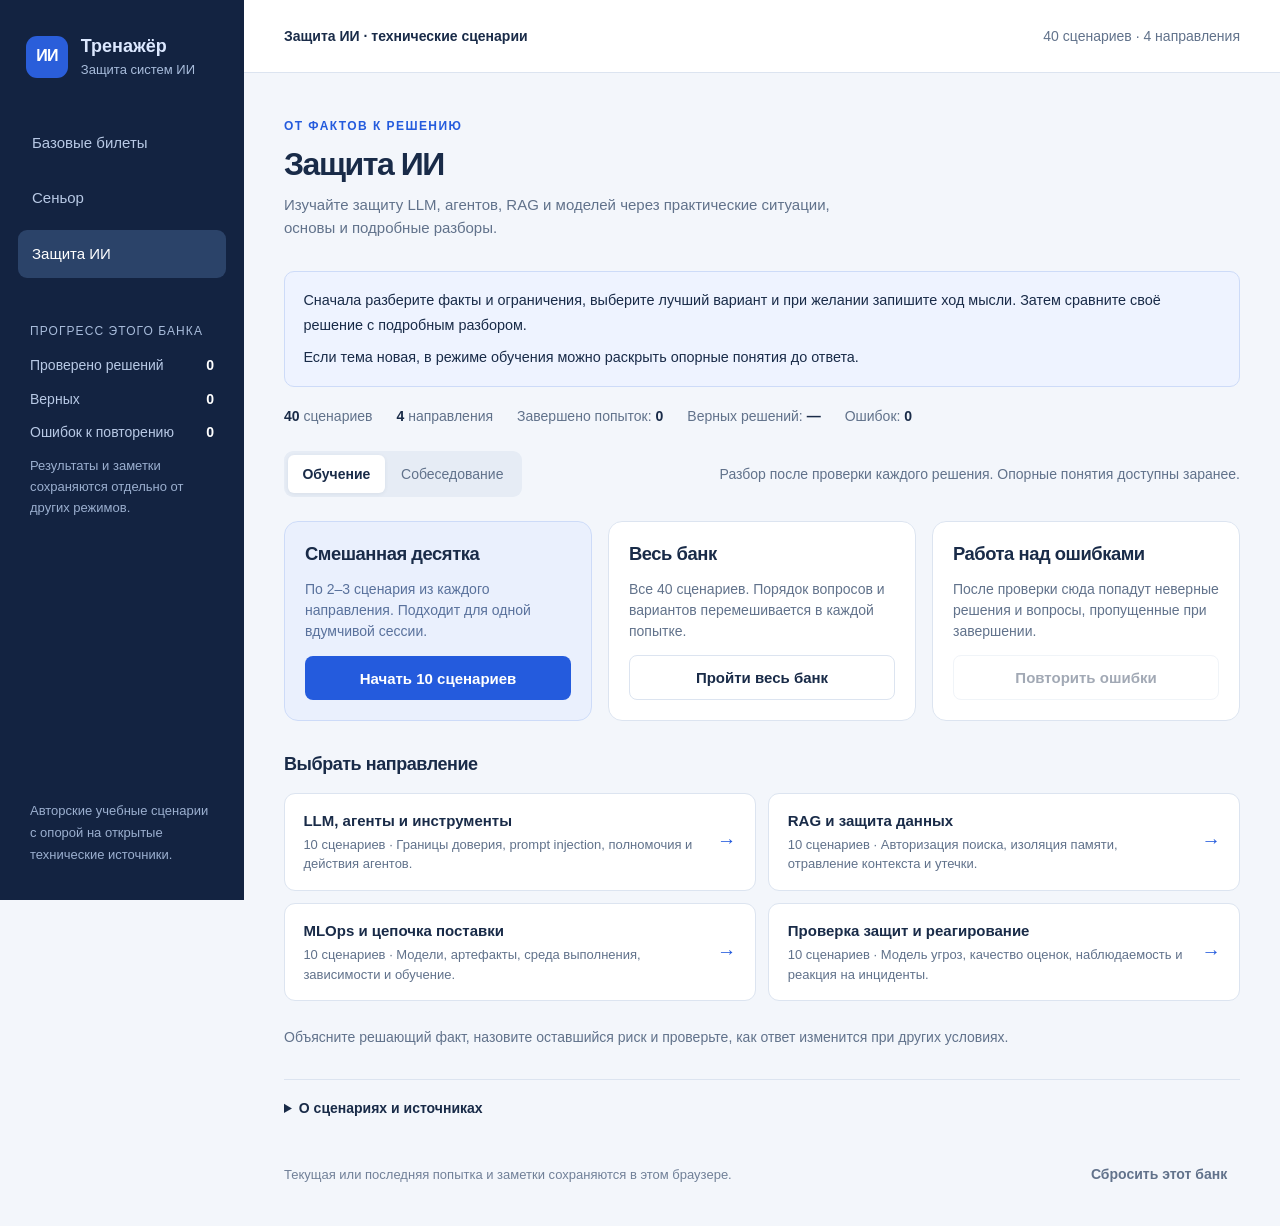
==== ai-security.html @ f6d30706 "Add plain-language term explanations across all trainers" ====
<!doctype html>
<html lang="ru">
<head>
  <meta charset="utf-8">
  <meta name="viewport" content="width=device-width, initial-scale=1">
  <meta name="theme-color" content="#132341">
  <meta name="description" content="Тренажёр по защите систем ИИ: безопасность агентов, RAG, данных и MLOps, оценка защитных мер. Отдельный банк сценариев с подробными объяснениями.">
  <title>Защита ИИ · Тренажёр по ИБ</title>
  <link rel="icon" type="image/svg+xml" href="data:image/svg+xml,%3Csvg xmlns='http://www.w3.org/2000/svg' viewBox='0 0 32 32'%3E%3Crect width='32' height='32' rx='8' fill='%23132341'/%3E%3Cpath d='M9 16l5 5 10-11' fill='none' stroke='%2371b6ff' stroke-width='3' stroke-linecap='round' stroke-linejoin='round'/%3E%3C/svg%3E">
  <link rel="stylesheet" href="./style.css">
  <link rel="stylesheet" href="./case-trainer.css">
  <script src="./glossary.js" defer></script>
  <script src="./case-trainer.js" defer></script>
</head>
<body data-bank="ai-security">
  <a class="skip-link" href="#main">К сценариям</a>
  <div class="app-shell">
    <aside class="sidebar" aria-label="Навигация">
      <a class="brand" href="./index.html"><span class="brand-mark" aria-hidden="true">ИИ</span><span>Тренажёр<span class="brand-sub">Защита систем ИИ</span></span></a>
      <nav class="navigation" aria-label="Банки вопросов">
        <a class="nav-item" href="./index.html">Базовые билеты</a>
        <a class="nav-item" href="./senior.html">Сеньор</a>
        <a class="nav-item active" href="./ai-security.html" aria-current="page">Защита ИИ</a>
      </nav>
      <div class="session-stats">
        <span class="sidebar-label">Прогресс этого банка</span>
        <div class="stat-row"><span>Проверено решений</span><strong id="stat-total">0</strong></div>
        <div class="stat-row"><span>Верных</span><strong id="stat-correct">0</strong></div>
        <div class="stat-row"><span>Ошибок к повторению</span><strong id="stat-errors">0</strong></div>
        <p>Результаты и заметки сохраняются отдельно от других режимов.</p>
      </div>
      <div class="source-note">Авторские учебные сценарии с опорой на открытые технические источники.</div>
    </aside>
    <div class="workspace">
      <header class="topbar"><span>Защита ИИ · технические сценарии</span><span class="dataset-info" id="dataset-info">Загружаем банк…</span></header>
      <main id="main" tabindex="-1"><div class="loading" role="status">Загружаем сценарии…</div></main>
      <footer class="footer"><span id="storage-status" role="status">Прогресс сохраняется в этом браузере.</span><button class="button ghost" id="reset-progress" disabled>Сбросить этот банк</button></footer>
    </div>
  </div>
  <dialog id="term-dialog" class="term-dialog" aria-labelledby="term-title" aria-describedby="term-description">
    <div class="term-heading"><div><span class="eyebrow">Простыми словами</span><h2 id="term-title"></h2></div><button type="button" class="term-close" id="term-close" aria-label="Закрыть пояснение"><svg viewBox="0 0 24 24" fill="none" stroke="currentColor" stroke-width="2" aria-hidden="true"><path d="m6 6 12 12M18 6 6 18"/></svg></button></div>
    <p id="term-description"></p>
    <div class="term-example"><strong>Например</strong><p id="term-example"></p></div>
  </dialog>
  <dialog id="confirm-dialog" aria-labelledby="dialog-title" aria-describedby="dialog-message">
    <h2 id="dialog-title"></h2><p id="dialog-message"></p>
    <div class="dialog-actions"><button class="button secondary" id="dialog-cancel" autofocus>Отмена</button><button class="button primary" id="dialog-ok">Подтвердить</button></div>
  </dialog>
  <div class="sr-only" id="announcement" aria-live="polite" aria-atomic="true"></div>
</body>
</html>
---- style.css ----
:root{color-scheme:light;--navy:#132341;--ink:#192b48;--muted:#61728b;--line:#dce4f0;--bg:#f3f6fb;--blue:#245bdd;--blue-light:#eef3ff;--green:#13714b;--green-bg:#edf9f2;--red:#b23839;--red-bg:#fff0f0;--radius:14px;font-family:Inter,"Segoe UI",Arial,sans-serif;font-size:16px}
*{box-sizing:border-box}body{margin:0;background:var(--bg);color:var(--ink);line-height:1.5}button,select{font:inherit}button,a{touch-action:manipulation}button{cursor:pointer}button:disabled{cursor:default}a{color:inherit}button:focus-visible,a:focus-visible,summary:focus-visible{outline:3px solid #5685f8;outline-offset:4px}svg{width:21px;height:21px;display:block;flex-shrink:0}h1,h2,h3,p{margin:0}h1{font-size:2rem;line-height:1.2;letter-spacing:-.045em;font-weight:750}h2{font-size:1.5rem;line-height:1.3;letter-spacing:-.025em}h3{font-size:1.125rem;line-height:1.4}button{border:0}strong{font-weight:700}.skip-link{position:fixed;left:1rem;top:-5rem;background:#fff;padding:.7rem 1rem;z-index:20}.skip-link:focus{top:1rem}.sr-only{position:absolute;width:1px;height:1px;padding:0;margin:-1px;overflow:hidden;clip:rect(0,0,0,0);white-space:nowrap;border:0}
.app-shell{display:grid;grid-template-columns:244px minmax(0,1fr);min-height:100vh}.sidebar{background:var(--navy);color:#dce8ff;padding:2.125rem 1.125rem;display:flex;flex-direction:column;position:sticky;top:0;height:100vh}.brand{display:flex;gap:.8rem;align-items:center;text-decoration:none;font-size:1.125rem;font-weight:700;padding:0 .5rem;line-height:1.4}.brand-mark{display:flex;align-items:center;justify-content:center;width:42px;height:42px;flex-shrink:0;border-radius:11px;background:#2a5eda;color:#fff;font-size:1rem;letter-spacing:-.05em}.brand-sub{display:block;font-size:.75rem;font-weight:400;color:#a8bcdb;margin-top:2px}.navigation{display:grid;gap:.45rem;margin-top:2.5rem}.nav-item{background:transparent;color:#b8c9e5;display:flex;align-items:center;gap:.75rem;text-align:left;padding:.8rem .875rem;border-radius:9px;font-size:.9375rem}.nav-item:hover{background:#203454;color:#fff}.nav-item.active{color:#fff;background:#2b4369}.nav-count{font-size:.8125rem;background:#243958;padding:.05rem .45rem;border-radius:5px;margin-left:auto;font-variant-numeric:tabular-nums}.nav-item.active .nav-count{background:#41608b}.session-stats{margin:2.5rem .75rem 0}.sidebar-label{font-size:.75rem;letter-spacing:.09em;text-transform:uppercase;color:#a8bcdb}.stat-row{display:flex;justify-content:space-between;margin-top:.8rem;font-size:.875rem;color:#b8c9e5}.stat-row strong{color:#fff;font-variant-numeric:tabular-nums}.stat-track{height:4px;background:#2f4362;border-radius:5px;margin-top:1rem;overflow:hidden}.stat-track span{display:block;background:#71b6ff;height:100%;width:0;transition:width .2s}.session-stats p{font-size:.8125rem;color:#9bafcf;margin-top:.8rem;line-height:1.6}.source-note{display:flex;gap:.75rem;align-items:center;font-size:.75rem;color:#9bafcf;line-height:1.7;margin: auto .75rem 0;padding-top:2rem}.source-note svg{width:18px}.workspace{min-width:0}.topbar{height:73px;display:flex;align-items:center;justify-content:space-between;padding:0 2.5rem;border-bottom:1px solid var(--line);background:#fff;font-size:.875rem;font-weight:600}.dataset-info{font-weight:400;color:var(--muted);font-variant-numeric:tabular-nums}main{max-width:1140px;margin:auto;padding:2.75rem 2.5rem 2rem;outline:none}.footer{max-width:1140px;padding:0 2.5rem 1.8rem;margin:auto;font-size:.8125rem;color:#718098}.loading{padding:4rem 0;color:var(--muted)}
.page-heading{display:flex;justify-content:space-between;align-items:flex-start;gap:1.5rem;margin-bottom:2rem}.page-heading p{color:var(--muted);margin-top:.65rem;font-size:.9375rem;max-width:560px}.eyebrow{font-size:.75rem;color:var(--blue);font-weight:700;letter-spacing:.12em;text-transform:uppercase;display:block;margin-bottom:.65rem}.mode-switch{display:flex;background:#e6ecf5;border-radius:9px;padding:4px;gap:2px}.mode-switch button{font-size:.875rem;color:var(--muted);background:transparent;border-radius:6px;padding:.55rem .9rem;white-space:nowrap}.mode-switch button[aria-pressed=true]{background:white;color:var(--ink);box-shadow:0 1px 4px #23354b12;font-weight:650}.mode-bar{display:flex;justify-content:space-between;align-items:center;gap:1rem;margin-bottom:1.5rem}.mode-hint{font-size:.875rem;color:var(--muted)}.button{display:inline-flex;align-items:center;justify-content:center;gap:.55rem;padding:.7rem 1.15rem;border-radius:8px;min-height:44px;line-height:1.4;font-size:.9375rem;font-weight:600;text-decoration:none;transition:background .15s}.button.primary{background:var(--blue);color:#fff}.button.primary:hover{background:#174ac4}.button.secondary{background:white;border:1px solid var(--line);color:var(--ink)}.button.secondary:hover{background:#f4f7fc;border-color:#b4c5e1}.button.ghost{background:transparent;color:var(--muted);padding:.55rem .8rem}.button.ghost:hover{background:#e8eef7;color:var(--ink)}.button:disabled{opacity:.4}.section-heading{display:flex;justify-content:space-between;align-items:center;margin-bottom:1rem}.section-heading h2{font-size:1.125rem}.section-heading span{font-size:.875rem;color:var(--muted)}.tickets-grid{display:grid;grid-template-columns:repeat(3,minmax(0,1fr));gap:1rem}.ticket-card{border:1px solid var(--line);border-radius:var(--radius);background:#fff;padding:1.25rem;display:flex;flex-direction:column;gap:.8rem;position:relative}.ticket-head{display:flex;align-items:center;justify-content:space-between;gap:.5rem}.ticket-no{font-family:"SFMono-Regular",Consolas,monospace;font-size:2rem;line-height:1;color:#b5c4dc;letter-spacing:-.07em}.ticket-status{font-size:.75rem;color:var(--muted)}.ticket-status.success{color:var(--green);background:var(--green-bg);padding:.2rem .5rem;border-radius:5px}.ticket-card h3{margin-top:.7rem}.ticket-card p{font-size:.875rem;color:var(--muted);margin-top:-.35rem}.ticket-card .button{width:100%;margin-top:.3rem}.ticket-card:hover{border-color:#a8bde1;box-shadow:0 6px 20px #23354b07}.quick-card{background:#eaf0fd;border:1px solid #cddbf8}.quick-card .ticket-no{color:#6b8bc9}.quick-card h3{color:#204bab}.quick-card p{color:#59719c}.topic-grid{display:grid;grid-template-columns:repeat(2,minmax(0,1fr));gap:.8rem}.topic-card{background:#fff;border:1px solid var(--line);border-radius:11px;padding:1rem 1.15rem;display:flex;align-items:center;justify-content:space-between;gap:1rem;text-align:left;color:var(--ink)}.topic-card:hover{border-color:var(--blue);background:#fafcff}.topic-name{font-weight:650;font-size:.9375rem;display:block}.topic-count{font-size:.8125rem;color:var(--muted);display:block;margin-top:.15rem}.topic-icon{width:37px;height:37px;border-radius:8px;background:var(--blue-light);color:var(--blue);display:flex;align-items:center;justify-content:center;flex-shrink:0}.topic-left{display:flex;align-items:center;gap:.9rem;min-width:0}.empty-state{padding:3rem 1.5rem;text-align:center;background:#fff;border:1px solid var(--line);border-radius:var(--radius)}.empty-icon{color:var(--blue);display:flex;justify-content:center;margin-bottom:1.3rem}.empty-icon svg{width:38px;height:38px}.empty-state p{color:var(--muted);max-width:440px;margin:.65rem auto 1.5rem}.error-list{display:grid;gap:.65rem;margin-top:1.5rem}.error-item{background:#fff;border:1px solid var(--line);padding:1rem 1.2rem;border-radius:10px;display:flex;align-items:flex-start;gap:.8rem}.error-item>svg{color:var(--red);margin-top:.15rem}.error-topic{font-size:.75rem;color:var(--muted);display:block;margin-bottom:.2rem}.error-item p{font-size:.9375rem;font-weight:550}.error-item .button{margin-left:auto;flex-shrink:0;font-size:.875rem}
.quiz-top{display:flex;justify-content:space-between;align-items:center;gap:1rem;margin-bottom:1.5rem}.quiz-top h1{font-size:1.5rem;letter-spacing:-.025em}.quiz-tag{font-size:.8125rem;padding:.35rem .65rem;border:1px solid var(--line);border-radius:6px;color:var(--muted);background:#fff}.quiz-layout{display:grid;grid-template-columns:minmax(0,1fr) 180px;gap:1.25rem;align-items:start}.question-panel{background:#fff;border:1px solid var(--line);border-radius:var(--radius);padding:1.75rem;min-width:0}.question-meta{display:flex;align-items:center;justify-content:space-between;gap:.75rem;color:var(--muted);font-size:.8125rem;margin-bottom:1.125rem}.topic-tag{color:var(--blue);background:var(--blue-light);padding:.25rem .55rem;border-radius:5px}.question-title{font-size:1.375rem;line-height:1.45;font-weight:650;letter-spacing:-.015em;margin-bottom:1.5rem;overflow-wrap:anywhere}.options{display:grid;gap:.65rem}.option{position:relative;display:flex;align-items:flex-start;gap:.8rem;background:#fff;border:1.5px solid var(--line);border-radius:9px;padding:1rem;text-align:left;line-height:1.55;color:var(--ink);font-size:1rem;min-height:57px}.option:hover:not(.is-checked){border-color:#8fabe0;background:#f7faff}.option-letter{display:flex;align-items:center;justify-content:center;background:#edf1f7;border-radius:6px;color:var(--muted);font-weight:700;width:28px;height:28px;flex-shrink:0;font-size:.8125rem;margin-top:1px}.option-text{flex:1;overflow-wrap:anywhere}.option.selected{border-color:var(--blue);background:#f2f6ff}.option.selected .option-letter{background:var(--blue);color:#fff}.option.correct{border-color:#6eae8d;background:var(--green-bg);color:#185d42}.option.correct .option-letter{background:#218052;color:#fff}.option.wrong{border-color:#d99393;background:var(--red-bg);color:#923334}.option.wrong .option-letter{background:#b64040;color:#fff}.option svg{width:20px;height:20px;margin-top:4px}.option-pick{position:absolute;inset:0;z-index:0;width:100%;border-radius:inherit;background:transparent}.option-letter,.option-text,.option>svg{pointer-events:none}.option-text .term-trigger{pointer-events:auto}.option-pick:disabled{opacity:1}.question-actions{display:flex;align-items:center;justify-content:space-between;gap:.75rem;margin-top:1.5rem;border-top:1px solid #edf0f6;padding-top:1.3rem}.action-right{display:flex;gap:.6rem;flex-wrap:wrap;justify-content:flex-end}.question-actions .button{font-size:.875rem}.quiz-map{background:#fff;border:1px solid var(--line);border-radius:11px;padding:1rem}.quiz-map-title{font-size:.875rem;font-weight:650;margin-bottom:.85rem}.question-grid{display:grid;grid-template-columns:repeat(4,minmax(0,1fr));gap:.35rem}.question-number{display:flex;align-items:center;justify-content:center;min-width:0;width:100%;height:32px;background:#f0f3f8;color:#69798e;border-radius:5px;font-size:.75rem;font-variant-numeric:tabular-nums;border:1px solid transparent}.question-number:hover{border-color:#8aa4d3}.question-number.answered{background:#e4ecfe;color:var(--blue)}.question-number.good{background:#def2e7;color:var(--green)}.question-number.bad{background:#ffe3e3;color:var(--red)}.question-number[aria-current=true]{border:2px solid var(--blue);font-weight:700}.map-legend{display:flex;flex-direction:column;gap:.45rem;margin-top:1rem;color:var(--muted);font-size:.75rem}.legend-item{display:flex;gap:.45rem;align-items:center}.legend-square{width:9px;height:9px;border-radius:2px;background:#e4ecfe;flex-shrink:0}.legend-square.good{background:#8dceb0}.legend-square.bad{background:#e3a1a1}.quiz-progress{margin-top:1.1rem;color:var(--muted);font-size:.75rem}.progress-track{background:#e8edf5;border-radius:6px;overflow:hidden;height:5px;margin-top:.45rem}.progress-track span{height:100%;display:block;background:var(--blue);transition:width .2s}.feedback{margin-top:1.25rem;border-radius:9px;padding:1rem 1.125rem;background:var(--green-bg);border:1px solid #c7e8d5;font-size:.9375rem;line-height:1.7;overflow-wrap:anywhere}.feedback.is-error{background:#fff6f2;border-color:#f0d1c1}.feedback-heading{display:flex;align-items:center;gap:.5rem;font-size:1rem;font-weight:700;color:var(--green);margin-bottom:.5rem}.is-error .feedback-heading{color:#ad4931}.feedback-label{font-weight:650;margin:.75rem 0 .3rem;display:block}.explanation-details{margin-top:.9rem;border-top:1px solid #d2dcd6;padding-top:.7rem}.explanation-details summary{color:var(--muted);cursor:pointer;font-size:.875rem}.explanation-detail{margin-top:.7rem;font-size:.875rem}.explanation-detail strong{display:block;margin-bottom:.1rem}.keyboard-hint{font-size:.75rem;color:var(--muted);margin-top:1rem;text-align:center}.result-card{background:#fff;border:1px solid var(--line);border-radius:var(--radius);padding:2rem;display:flex;align-items:center;gap:2rem;margin-bottom:1.5rem}.result-score{font-size:3.5rem;line-height:1.1;font-weight:750;letter-spacing:-.08em;color:var(--blue);flex-shrink:0}.result-score span{font-size:1.5rem;color:#9cacc1;letter-spacing:-.04em}.result-copy p{color:var(--muted);margin-top:.5rem}.result-actions{display:flex;gap:.65rem;flex-wrap:wrap;margin-top:1.25rem}.result-review{display:grid;gap:.7rem}.review-item{background:white;border:1px solid var(--line);border-radius:10px;overflow:hidden}.review-item summary{display:flex;align-items:flex-start;gap:.8rem;cursor:pointer;padding:1rem 1.2rem;list-style:none}.review-item summary::-webkit-details-marker{display:none}.review-symbol{color:var(--green);flex-shrink:0;padding-top:3px}.review-symbol.bad{color:var(--red)}.review-summary-text{flex:1;min-width:0}.review-summary-text small{font-size:.75rem;color:var(--muted);display:block;margin-bottom:.2rem}.review-summary-text>span{font-size:.9375rem;font-weight:600;overflow-wrap:anywhere}.review-toggle{color:var(--muted);padding-top:3px;transition:transform .15s}.review-item[open] .review-toggle{transform:rotate(180deg)}.review-body{padding:0 1.25rem 1.25rem;font-size:.9375rem;line-height:1.7;overflow-wrap:anywhere}.review-answer{padding:.65rem .9rem;margin-top:.5rem;border-radius:7px;background:var(--green-bg);color:#185d42}.review-answer.wrong{background:var(--red-bg);color:#923334}.review-body>p{margin-top:.9rem}.results-meta{color:var(--muted);font-size:.875rem;margin-bottom:1rem}
dialog{border:1px solid var(--line);border-radius:16px;padding:1.75rem;width:min(440px,calc(100% - 2rem));box-shadow:0 20px 70px #10234135;color:var(--ink)}dialog::backdrop{background:#13234166}dialog h2{font-size:1.375rem}dialog p{margin-top:.75rem;color:var(--muted);font-size:.9375rem}.dialog-actions{display:flex;justify-content:flex-end;gap:.65rem;margin-top:1.5rem}.error-message{background:#fff;border:1px solid var(--line);border-radius:var(--radius);padding:2rem}.error-message p{color:var(--muted);margin:.75rem 0 1.2rem}
@media(min-width:1440px){main{padding-top:3.25rem}.question-title{font-size:1.5rem}}
@media(max-width:1150px){.app-shell{grid-template-columns:210px minmax(0,1fr)}.sidebar{padding-left:.75rem;padding-right:.75rem}.brand{gap:.6rem;font-size:1rem}.brand-sub{font-size:.75rem}.tickets-grid{grid-template-columns:repeat(2,minmax(0,1fr))}.topbar{padding:0 1.75rem}main{padding:2rem 1.75rem}.footer{padding-left:1.75rem}.quiz-layout{grid-template-columns:minmax(0,1fr) 152px;gap:1rem}.question-panel{padding:1.4rem}.question-actions{flex-wrap:wrap}.action-right{margin-left:auto}.quiz-map{padding:.75rem}}
@media(max-width:800px){.app-shell{display:block}.sidebar{position:relative;height:auto;padding:1rem 1.25rem 0}.brand{font-size:1.125rem;padding:0}.brand-sub{font-size:.75rem}.brand-mark{width:38px;height:38px}.navigation{display:flex;gap:.3rem;margin-top:1rem;padding-bottom:.75rem}.nav-item{flex:1;justify-content:center;font-size:.875rem;padding:.65rem .4rem;gap:.45rem}.nav-item svg{width:17px;height:17px}.nav-count{margin-left:0;font-size:.75rem;padding:0 .3rem}.session-stats,.source-note{display:none}.topbar{height:51px;padding:0 1.25rem;font-size:.8125rem}.quiz-layout{grid-template-columns:minmax(0,1fr)}.quiz-map{order:-1;padding:.8rem 1rem;display:flex;align-items:center;gap:1rem}.quiz-map-title,.map-legend,.quiz-progress{display:none}.question-grid{display:flex;flex-wrap:wrap;gap:.35rem;width:100%}.question-number{width:30px;height:30px;flex-shrink:0}.question-panel{padding:1.4rem}.keyboard-hint{display:none}.page-heading{margin-bottom:1.5rem}main{padding:1.75rem 1.25rem}.footer{padding:0 1.25rem 1.5rem}.page-heading h1{font-size:1.75rem}.page-heading p{font-size:.875rem}.mode-bar{flex-wrap:wrap}.result-card{padding:1.5rem;gap:1.5rem}.result-score{font-size:3rem}}
@media(max-width:520px){.nav-item svg{display:none}.nav-item{font-size:.8125rem;gap:.3rem}.nav-count{font-size:.75rem}.navigation{gap:.2rem}.sidebar{padding-left:1rem;padding-right:1rem}.topbar{padding:0 1rem}.dataset-info{font-size:.75rem}main{padding:1.5rem 1rem}.page-heading{flex-direction:column;gap:1rem}.page-heading h1{font-size:1.5rem}.mode-switch{width:100%}.mode-switch button{flex:1}.mode-hint{font-size:.8125rem}.tickets-grid{gap:.75rem}.ticket-card{padding:1rem}.ticket-no{font-size:1.75rem}.ticket-card .button{font-size:.875rem;padding:.65rem .4rem}.topic-grid{grid-template-columns:minmax(0,1fr)}.section-heading span{font-size:.75rem}.quiz-top{gap:.65rem;flex-wrap:wrap;margin-bottom:1rem}.quiz-top h1{font-size:1.25rem}.quiz-top .button{font-size:.8125rem;padding:.5rem .65rem}.quiz-tag{font-size:.75rem;padding:.25rem .45rem}.question-panel{padding:1.1rem}.question-title{font-size:1.1875rem;margin-bottom:1.25rem}.question-meta{font-size:.75rem;align-items:flex-start;flex-wrap:wrap}.option{padding:.8rem;gap:.65rem;line-height:1.55}.option-letter{width:24px;height:24px;margin-top:2px}.option svg{display:none}.question-actions{gap:.65rem}.question-actions .button{min-height:44px;font-size:.875rem}.question-actions .button.ghost{padding:.6rem .5rem}.action-right{gap:.4rem}.feedback{padding:.875rem;line-height:1.65}.quiz-map{padding:.65rem .8rem}.question-number{width:28px;height:28px}.result-card{flex-direction:column;align-items:flex-start;gap:.75rem}.result-copy h2{font-size:1.375rem}.result-actions .button{flex:1}.error-item{padding:1rem;flex-wrap:wrap;gap:.6rem}.error-item>svg{display:none}.error-item .button{margin-left:0;width:100%}.review-item summary{padding:.9rem}.review-body{padding:0 .9rem 1rem}.review-toggle{display:none}.footer{font-size:.75rem;padding-left:1rem;padding-right:1rem}.dialog-actions{flex-wrap:wrap}.dialog-actions .button{flex:1}}
.footer{display:flex;align-items:center;justify-content:space-between;gap:1rem;flex-wrap:wrap}.footer .button{font-size:.875rem}.resume-card{display:flex;align-items:center;justify-content:space-between;gap:1rem;padding:1rem 1.25rem;margin-bottom:1.5rem;background:var(--blue-light);border:1px solid #cddbf8;border-radius:var(--radius)}.resume-card p{font-size:.875rem;color:var(--muted);margin-top:.2rem}.resume-card .button{flex-shrink:0}@media(max-width:520px){.resume-card{flex-direction:column;align-items:stretch}.resume-card .button{width:100%}}
.question-title{white-space:pre-line}.question-context{display:flex;flex-wrap:wrap;align-items:center;gap:.5rem .75rem;color:var(--muted);font-size:.875rem;margin:0 0 1rem;overflow-wrap:anywhere}.level-tag{padding:.15rem .5rem;background:#edf1f7;color:var(--ink);border-radius:5px;font-weight:600}.answer-sources{margin-top:1rem;border-top:1px solid #d2dcd6;padding-top:.2rem}.answer-sources ul,.bank-notes ul{margin:.4rem 0 0;padding-left:1.2rem}.answer-sources li,.bank-notes li{margin:.4rem 0}.answer-sources a,.bank-notes a{color:#204bab;text-decoration-thickness:1px;text-underline-offset:3px;overflow-wrap:anywhere}.answer-source{color:var(--muted);font-size:.875rem;margin-top:.9rem}.bank-notes{margin-top:1.75rem;border-top:1px solid var(--line);padding-top:1rem;color:var(--muted);font-size:.875rem;line-height:1.7}.bank-notes summary{cursor:pointer;color:var(--ink);font-weight:600}.bank-notes p{margin-top:.75rem}.review-body .question-context{padding-top:.75rem}.brand-sub,.source-note{font-size:.8125rem}
.bank-update-notice{margin-bottom:1.25rem;padding:.875rem 1rem;background:var(--blue-light);border:1px solid #cddbf8;border-radius:10px;color:var(--ink);font-size:.875rem;line-height:1.65}
.legal-tag{background:var(--blue-light);color:#204bab}.legal-reviewed{font-size:.8125rem}.legal-locator{display:block;color:var(--muted);font-size:.875rem;margin-top:.2rem}
.quiz-map.long-session .question-grid{position:relative;grid-template-columns:repeat(auto-fit,minmax(32px,1fr));max-height:360px;overflow-y:auto;overscroll-behavior:contain;scrollbar-gutter:stable;padding:4px}.quiz-map.long-session .question-number{min-width:32px}@media(max-width:800px){.quiz-map.long-session .question-grid{max-height:116px;align-content:flex-start;scrollbar-gutter:auto}.quiz-map.long-session .question-number{width:36px;min-width:36px;height:32px}}
@media(prefers-reduced-motion:reduce){*{transition:none!important;scroll-behavior:auto!important}}

/* Clickable vocabulary and a shared, keyboard-accessible explanation dialog. */
.term-trigger{position:relative;z-index:1;display:inline;padding:0;background:transparent;color:#204bab;font:inherit;letter-spacing:inherit;line-height:inherit;text-align:inherit;vertical-align:baseline;white-space:normal;overflow-wrap:anywhere;text-decoration:underline dotted;text-decoration-thickness:1px;text-underline-offset:.18em;cursor:help}.term-trigger:hover{background:#e8efff;text-decoration-style:solid}.term-trigger:focus-visible{border-radius:3px;outline-offset:2px}.option.correct .term-trigger,.option.wrong .term-trigger,.review-answer .term-trigger{color:inherit}.term-help-hint{color:var(--muted);font-size:.8125rem;line-height:1.5;margin:-.5rem 0 1rem}.term-dialog{padding:1.35rem;width:min(420px,calc(100% - 2rem));max-height:calc(100dvh - 2rem);overflow-y:auto}.term-dialog::backdrop{background:#13234155}.term-heading{display:flex;align-items:flex-start;justify-content:space-between;gap:1rem}.term-heading>div{min-width:0}.term-heading .eyebrow{font-size:.6875rem;margin-bottom:.25rem}.term-heading h2{font-size:1.25rem;line-height:1.4;overflow-wrap:anywhere;letter-spacing:0}.term-close{display:flex;align-items:center;justify-content:center;width:44px;height:44px;flex-shrink:0;margin:-.4rem -.4rem 0 0;border-radius:8px;background:#edf1f7;color:var(--ink)}.term-close:hover{background:#e0e8f6}.term-close svg{width:20px;height:20px}.term-dialog p{font-size:1rem;line-height:1.65;color:var(--ink);overflow-wrap:anywhere;white-space:pre-line}.term-example{margin-top:1rem;padding:.85rem 1rem;border-radius:9px;background:var(--blue-light)}.term-example strong{font-size:.8125rem;color:var(--muted)}.term-example p{margin-top:.3rem;font-size:.9375rem}
---- case-trainer.css ----
/* Shared additions for the two independent scenario banks. */
.nav-item{text-decoration:none}
.case-intro{max-width:760px;color:var(--muted);margin-top:.8rem}
.case-summary{display:flex;flex-wrap:wrap;gap:.65rem 1.5rem;margin:1.2rem 0 1.5rem;color:var(--muted);font-size:.875rem}
.case-summary strong{color:var(--ink)}
.case-choice-grid{display:grid;grid-template-columns:repeat(3,minmax(0,1fr));gap:1rem;margin-bottom:2rem}
.case-choice-grid .ticket-card h2{font-size:1.15rem}
.case-choice-grid .ticket-card p{margin:0}
.case-choice-grid .ticket-card .button{margin-top:auto}
.case-tracks{margin-bottom:1.5rem}
.case-track-copy{display:block;min-width:0}
.case-track-arrow{font-size:1.2rem;color:var(--blue);flex-shrink:0}
.case-notice{padding:1rem 1.15rem;border:1px solid #cddbf8;border-radius:10px;background:var(--blue-light);font-size:.9rem;line-height:1.7;margin-bottom:1.2rem}
.case-notice p+p{margin-top:.5rem}
.case-notice button{margin-top:.55rem}
.case-mode-help{max-width:540px}
.case-layout{display:grid;grid-template-columns:minmax(0,1fr) 168px;gap:1.25rem;align-items:start}
.case-layout .quiz-map{position:sticky;top:1rem}
.case-progress-label{color:var(--muted);font-size:.875rem;margin-bottom:.75rem}
.case-title{font-size:1.45rem;line-height:1.35;letter-spacing:-.02em;margin-bottom:1rem;overflow-wrap:anywhere}
.case-prompt{white-space:pre-line;overflow-wrap:anywhere;font-size:1.025rem;line-height:1.8}
.case-context{display:grid;gap:1rem;margin:1.2rem 0}
.case-context section{padding:.9rem 1rem;background:#f6f8fc;border-left:3px solid #b8cbed;border-radius:0 8px 8px 0;min-width:0}
.case-context h3,.case-foundations h3,.case-notes label{font-size:.9375rem;font-weight:700}
.case-context ul,.case-review ul,.case-review ol{margin:.5rem 0 0;padding-left:1.3rem}
.case-context li,.case-review li{margin:.45rem 0;white-space:pre-line;overflow-wrap:anywhere}
.case-context li{font-size:.9375rem}
.case-foundations{margin:1rem 0 1.35rem;padding:.8rem 1rem;border:1px solid var(--line);border-radius:8px;background:#fafcff;font-size:.9375rem}
.case-foundations summary{cursor:pointer;font-weight:650;color:#204bab}
.case-foundations dl{margin:.8rem 0 .15rem}
.case-foundations dt{font-weight:700;margin:.65rem 0 .15rem}
.case-foundations dd{margin:0;color:var(--muted);line-height:1.75}
.case-options{border:0;padding:0;margin:1.4rem 0 0;min-width:0}
.case-options legend{font-weight:650;font-size:.9375rem;margin-bottom:.75rem}
.case-option-list{display:grid;gap:.65rem}
.case-option{position:relative;display:flex;align-items:flex-start;gap:.65rem;padding:.95rem;border:1.5px solid var(--line);border-radius:9px;line-height:1.65;background:#fff;cursor:pointer;min-width:0}
.case-option:hover:not(.locked){border-color:#8fabe0;background:#f7faff}
.case-option input{position:relative;z-index:1;margin:.4rem 0 0;accent-color:var(--blue);width:18px;height:18px;flex-shrink:0}
.case-option input:focus-visible{outline:3px solid #5685f8;outline-offset:4px}
.case-option:focus-within{border-color:var(--blue)}
.case-option.selected{border-color:var(--blue);background:#f2f6ff}
.case-option.good{border-color:#6eae8d;background:var(--green-bg)}
.case-option.bad{border-color:#d99393;background:var(--red-bg)}
.case-option.locked{cursor:default}
.case-option-copy{pointer-events:none;min-width:0;overflow-wrap:anywhere;white-space:pre-line}
.case-option-copy strong{display:inline-block;margin-right:.4rem;font-size:.875rem}
.case-option-status{display:block;font-size:.8125rem;font-weight:650;margin-top:.35rem;color:var(--green)}
.case-option.bad .case-option-status{color:var(--red)}
.case-notes{margin:1.3rem 0 0}
.case-notes label{display:block}
.case-notes p{font-size:.8125rem;color:var(--muted);margin:.35rem 0 .65rem;line-height:1.65}
.case-notes textarea{display:block;width:100%;min-height:136px;max-height:65vh;resize:vertical;padding:.85rem;border:1px solid #b8c7db;border-radius:8px;font:inherit;font-size:.9375rem;line-height:1.7;background:#fff;color:var(--ink)}
.case-notes textarea:focus-visible{outline:3px solid #5685f8;outline-offset:3px}
.case-feedback{margin-top:1.5rem;padding-top:1.3rem;border-top:2px solid var(--line);outline:none}
.case-feedback>h2{font-size:1.125rem;margin-bottom:.5rem;color:var(--green)}
.case-feedback.is-error>h2{color:var(--red)}
.case-review{font-size:.9375rem;line-height:1.8;overflow-wrap:anywhere}
.case-review section{margin-top:1.3rem}
.case-review h3{font-size:1rem;line-height:1.5}
.case-review p{margin-top:.45rem;white-space:pre-line}
.case-option-reason{margin-top:.7rem;padding:.8rem .95rem;border-radius:8px;background:#f6f8fc;border:1px solid var(--line)}
.case-option-reason.best{border-color:#b4dbc6;background:var(--green-bg)}
.case-option-reason strong{font-size:.9375rem}
.case-followup{margin-top:.7rem;padding:.85rem 1rem;background:#f6f8fc;border:1px solid var(--line);border-radius:8px}
.case-followup summary{cursor:pointer;font-weight:650;line-height:1.65}
.case-followup p{color:var(--muted)}
.case-review .case-foundations{margin-bottom:0}
.case-source-list a,.case-methodology a{color:#204bab;text-underline-offset:3px;overflow-wrap:anywhere}
.case-source-list small{display:block;color:var(--muted);line-height:1.65}
.case-methodology{border-top:1px solid var(--line);padding-top:1rem;margin-top:1.8rem;color:var(--muted);font-size:.875rem;line-height:1.8}
.case-methodology summary{cursor:pointer;font-weight:650;color:var(--ink)}
.case-methodology p{margin-top:.8rem}
.case-methodology ul{padding-left:1.25rem;margin:.5rem 0}
.case-methodology li{margin:.5rem 0}
.case-score-note{font-size:.875rem;color:var(--muted);margin:.6rem 0 1.4rem;line-height:1.75}
.case-review-note{white-space:pre-wrap;overflow-wrap:anywhere;background:#f6f8fc;border-left:3px solid #b8cbed;border-radius:0 8px 8px 0;padding:.85rem 1rem;margin-top:.65rem}
.case-review-list>details{margin-bottom:.8rem}
.case-review-list>details>summary{display:block;padding:1rem 1.2rem;font-weight:650;cursor:pointer;list-style:revert}
.case-review-list>details>summary::-webkit-details-marker{display:inline}
.case-review-state{display:inline-block;margin-right:.5rem;font-size:.8125rem;color:var(--green)}
.case-review-state.bad{color:var(--red)}
.case-review-list .review-body{padding:0 1.2rem 1.3rem}
.case-map .question-grid{grid-template-columns:repeat(3,minmax(0,1fr));gap:.4rem}
.case-map .question-number{height:40px;font-size:.8125rem}
.case-map .question-number[aria-current="step"]{border:2px solid var(--blue);font-weight:700}
.case-map .button{width:100%;font-size:.8125rem;margin-top:1rem;padding:.6rem .4rem}
.case-map .quiz-progress{margin-top:.8rem}
.case-actions{display:flex;justify-content:space-between;align-items:center;gap:.65rem;flex-wrap:wrap;margin-top:1.4rem;border-top:1px solid var(--line);padding-top:1.2rem}
.case-actions .action-right{margin-left:auto}
@media(max-width:1150px){.case-layout{grid-template-columns:minmax(0,1fr) 140px;gap:1rem}.case-choice-grid{grid-template-columns:repeat(2,minmax(0,1fr))}.case-choice-grid>.ticket-card:last-child{grid-column:1/-1}.case-map .question-grid{grid-template-columns:repeat(2,minmax(0,1fr))}}
@media(max-width:800px){.navigation{flex-wrap:wrap}.nav-item{min-height:44px;min-width:110px}.case-layout{display:flex;flex-direction:column}.case-layout>.question-panel{width:100%}.case-layout .quiz-map{position:static;order:0;width:100%;display:block}.case-map .question-grid{display:grid;grid-template-columns:repeat(auto-fill,minmax(40px,1fr))}.case-map .question-number{width:100%;height:44px}.case-map .quiz-map-title,.case-map .quiz-progress{display:block}.case-map .button{width:auto;padding:.7rem 1rem}.case-title{font-size:1.35rem}.topbar{height:auto;min-height:51px;gap:.5rem;flex-wrap:wrap;padding-top:.65rem;padding-bottom:.65rem}.case-review-list>details>summary{padding:.9rem 1rem}.case-review-list .review-body{padding:0 1rem 1.1rem}}
@media(max-width:520px){.case-choice-grid{grid-template-columns:minmax(0,1fr)}.case-choice-grid>.ticket-card:last-child{grid-column:auto}.case-title{font-size:1.25rem}.case-prompt{font-size:.975rem}.case-option{padding:.8rem;gap:.6rem;font-size:.9375rem}.case-context section{padding:.8rem}.case-context li{font-size:.875rem}.case-actions>.button,.case-actions .action-right>.button{flex:1}.case-actions .action-right{width:100%;justify-content:stretch}.case-summary{gap:.5rem 1rem}.case-mode-help{font-size:.8125rem}.case-mode-switch button{white-space:normal}.case-review{font-size:.9rem}.case-notes textarea{min-height:150px}.case-review-state{display:block}.case-source-list{padding-left:1.1rem!important}}

.case-option-pick{position:absolute;inset:0;z-index:0;border-radius:inherit;cursor:inherit}.case-option-copy .term-trigger{pointer-events:auto}.case-term-hint{margin:1rem 0 -.5rem}
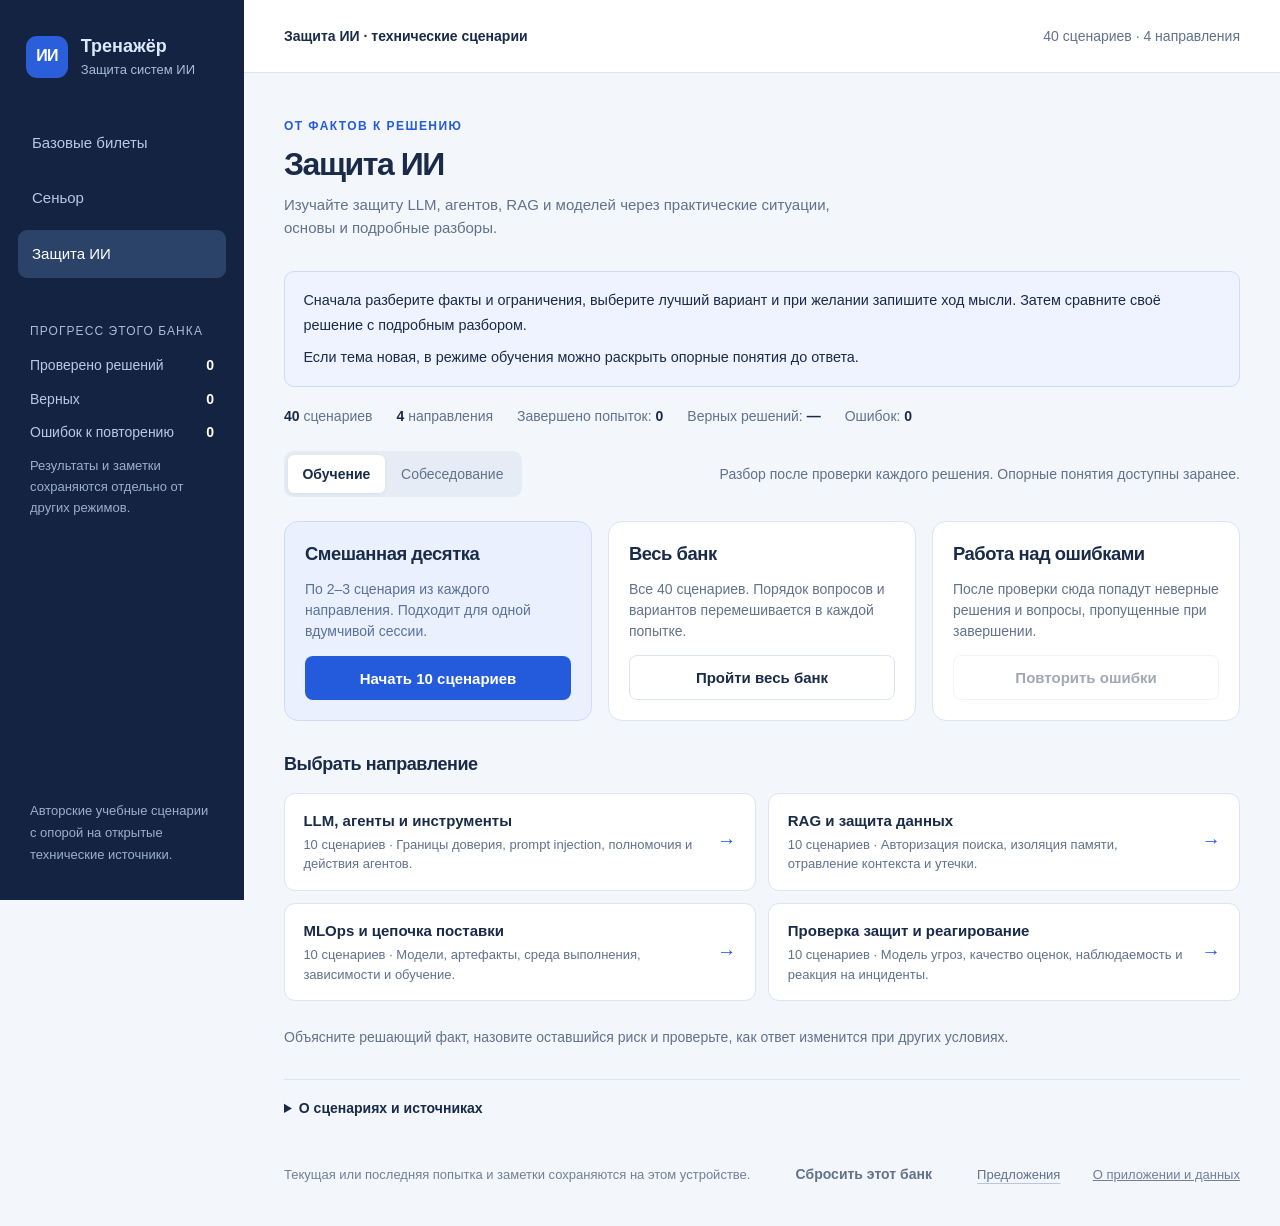
==== commit 8f9943d0: "Prepare offline RuStore APK and add contextual question feedback" ====
--- a/ai-security.html
+++ b/ai-security.html
@@ -2,13 +2,15 @@
 <html lang="ru">
 <head>
   <meta charset="utf-8">
-  <meta name="viewport" content="width=device-width, initial-scale=1">
+  <meta name="viewport" content="width=device-width, initial-scale=1, viewport-fit=cover">
   <meta name="theme-color" content="#132341">
   <meta name="description" content="Тренажёр по защите систем ИИ: безопасность агентов, RAG, данных и MLOps, оценка защитных мер. Отдельный банк сценариев с подробными объяснениями.">
   <title>Защита ИИ · Тренажёр по ИБ</title>
   <link rel="icon" type="image/svg+xml" href="data:image/svg+xml,%3Csvg xmlns='http://www.w3.org/2000/svg' viewBox='0 0 32 32'%3E%3Crect width='32' height='32' rx='8' fill='%23132341'/%3E%3Cpath d='M9 16l5 5 10-11' fill='none' stroke='%2371b6ff' stroke-width='3' stroke-linecap='round' stroke-linejoin='round'/%3E%3C/svg%3E">
   <link rel="stylesheet" href="./style.css">
   <link rel="stylesheet" href="./case-trainer.css">
+  <link rel="stylesheet" href="./feedback.css">
+  <script src="./feedback.js" defer></script>
   <script src="./glossary.js" defer></script>
   <script src="./case-trainer.js" defer></script>
 </head>
@@ -34,7 +36,7 @@
     <div class="workspace">
       <header class="topbar"><span>Защита ИИ · технические сценарии</span><span class="dataset-info" id="dataset-info">Загружаем банк…</span></header>
       <main id="main" tabindex="-1"><div class="loading" role="status">Загружаем сценарии…</div></main>
-      <footer class="footer"><span id="storage-status" role="status">Прогресс сохраняется в этом браузере.</span><button class="button ghost" id="reset-progress" disabled>Сбросить этот банк</button></footer>
+      <footer class="footer"><span id="storage-status" role="status">Прогресс сохраняется на этом устройстве.</span><button class="button ghost" id="reset-progress" disabled>Сбросить этот банк</button><button type="button" class="footer-feedback" data-question-feedback="suggestion">Предложения</button><a href="./privacy.html">О приложении и данных</a></footer>
     </div>
   </div>
   <dialog id="term-dialog" class="term-dialog" aria-labelledby="term-title" aria-describedby="term-description">
--- a/feedback.css
+++ b/feedback.css
@@ -0,0 +1,23 @@
+.question-feedback-actions{display:flex;flex-wrap:wrap;gap:4px 20px;border-top:1px solid var(--line);margin-top:20px;padding-top:10px}
+.question-feedback-actions button,.footer-feedback{min-height:44px;padding:9px 0;background:none;color:var(--muted);font-size:.8125rem;text-align:left;text-decoration:underline;text-decoration-color:#b9c7dc;text-underline-offset:4px}
+.question-feedback-actions button:hover,.footer-feedback:hover{color:var(--blue);text-decoration-color:currentColor}
+.feedback-dialog{width:min(560px,calc(100vw - 24px));max-height:calc(100dvh - 24px);padding:24px;border:1px solid var(--line);border-radius:18px;color:var(--ink);overflow:auto;background:white}
+.feedback-dialog::backdrop{background:rgba(12,26,48,.55)}
+.feedback-dialog-heading{display:flex;align-items:flex-start;justify-content:space-between;gap:12px;margin-bottom:12px}
+.feedback-dialog h2{font-size:1.35rem;margin-top:4px}
+.feedback-close{flex-shrink:0;display:grid;place-items:center;min-width:44px;min-height:44px;background:var(--bg);color:var(--ink);border-radius:12px;font-size:28px;line-height:1}
+.feedback-context{font-size:.8125rem;color:var(--muted);margin-bottom:20px;overflow-wrap:anywhere}
+.feedback-form label{display:block;font-weight:650;margin-bottom:8px}
+.feedback-form textarea{font:inherit;width:100%;resize:vertical;border:1px solid #91a6c5;border-radius:10px;padding:12px;color:var(--ink);background:#fff;min-height:120px}
+.feedback-form textarea:focus{outline:3px solid #adc7ff;outline-offset:2px}
+.feedback-help,.feedback-status{font-size:.8125rem;line-height:1.55;color:var(--muted);margin-top:10px}
+.feedback-status:empty{display:none}
+.feedback-preview{margin-top:16px;font-size:.8125rem}
+.feedback-preview summary{cursor:pointer;padding:8px 0;color:var(--ink)}
+.feedback-preview pre{font:inherit;white-space:pre-wrap;overflow-wrap:anywhere;max-height:240px;overflow:auto;background:var(--bg);border-radius:8px;padding:12px}
+.feedback-submit-actions{display:flex;flex-wrap:wrap;gap:10px;margin-top:20px}
+.feedback-submit-actions .button{flex:1;white-space:normal;text-align:center;min-height:44px}
+.feedback-clipboard{position:fixed;top:0;left:0;opacity:0;pointer-events:none}
+.footer a{font-size:.8125rem;min-height:44px;display:inline-flex;align-items:center}
+@media(max-width:480px){.feedback-dialog{padding:18px}.feedback-submit-actions{flex-direction:column}.question-feedback-actions{gap:0 16px}.footer{flex-wrap:wrap}}
+@supports not (height:100dvh){.feedback-dialog{max-height:calc(100vh - 24px)}}
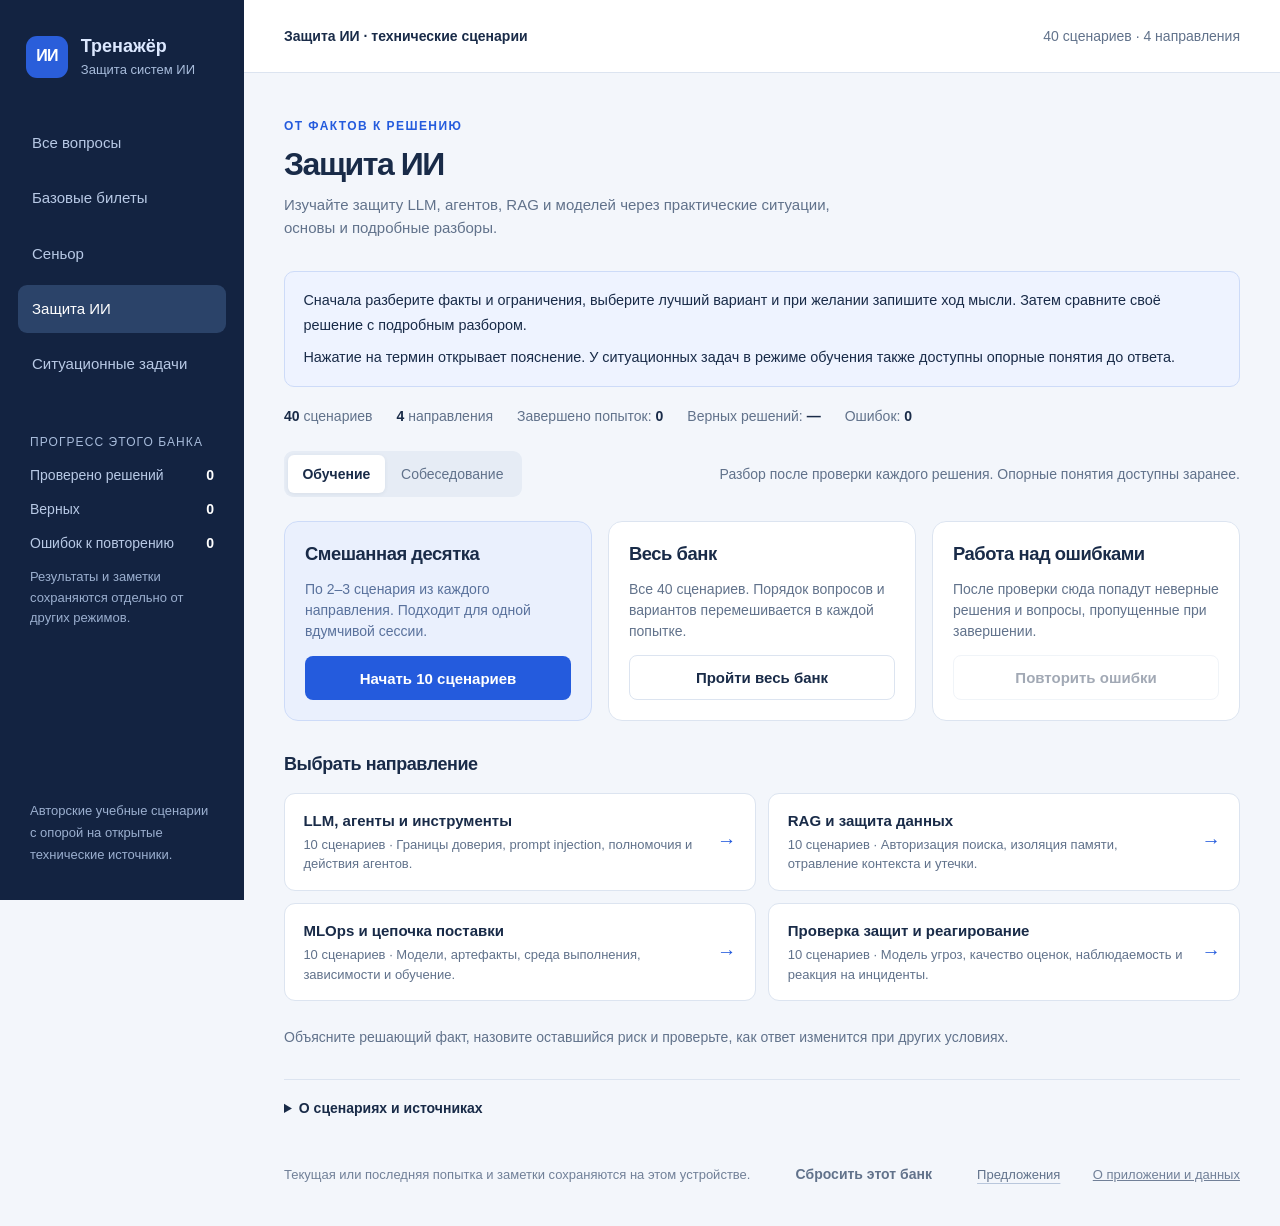
==== commit 6831f55a: "Add MITRE/OWASP/CVE scenarios and combined all-questions mode" ====
--- a/ai-security.html
+++ b/ai-security.html
@@ -20,9 +20,11 @@
     <aside class="sidebar" aria-label="Навигация">
       <a class="brand" href="./index.html"><span class="brand-mark" aria-hidden="true">ИИ</span><span>Тренажёр<span class="brand-sub">Защита систем ИИ</span></span></a>
       <nav class="navigation" aria-label="Банки вопросов">
+        <a class="nav-item" href="./all-questions.html">Все вопросы</a>
         <a class="nav-item" href="./index.html">Базовые билеты</a>
         <a class="nav-item" href="./senior.html">Сеньор</a>
         <a class="nav-item active" href="./ai-security.html" aria-current="page">Защита ИИ</a>
+        <a class="nav-item" href="./scenarios.html">Ситуационные задачи</a>
       </nav>
       <div class="session-stats">
         <span class="sidebar-label">Прогресс этого банка</span>
--- a/case-trainer.css
+++ b/case-trainer.css
@@ -1,4 +1,4 @@
-/* Shared additions for the two independent scenario banks. */
+/* Shared additions for the independent scenario banks. */
 .nav-item{text-decoration:none}
 .case-intro{max-width:760px;color:var(--muted);margin-top:.8rem}
 .case-summary{display:flex;flex-wrap:wrap;gap:.65rem 1.5rem;margin:1.2rem 0 1.5rem;color:var(--muted);font-size:.875rem}
@@ -82,6 +82,7 @@
 .case-review-list .review-body{padding:0 1.2rem 1.3rem}
 .case-map .question-grid{grid-template-columns:repeat(3,minmax(0,1fr));gap:.4rem}
 .case-map .question-number{height:40px;font-size:.8125rem}
+.case-map.long-session .question-number{height:44px}
 .case-map .question-number[aria-current="step"]{border:2px solid var(--blue);font-weight:700}
 .case-map .button{width:100%;font-size:.8125rem;margin-top:1rem;padding:.6rem .4rem}
 .case-map .quiz-progress{margin-top:.8rem}
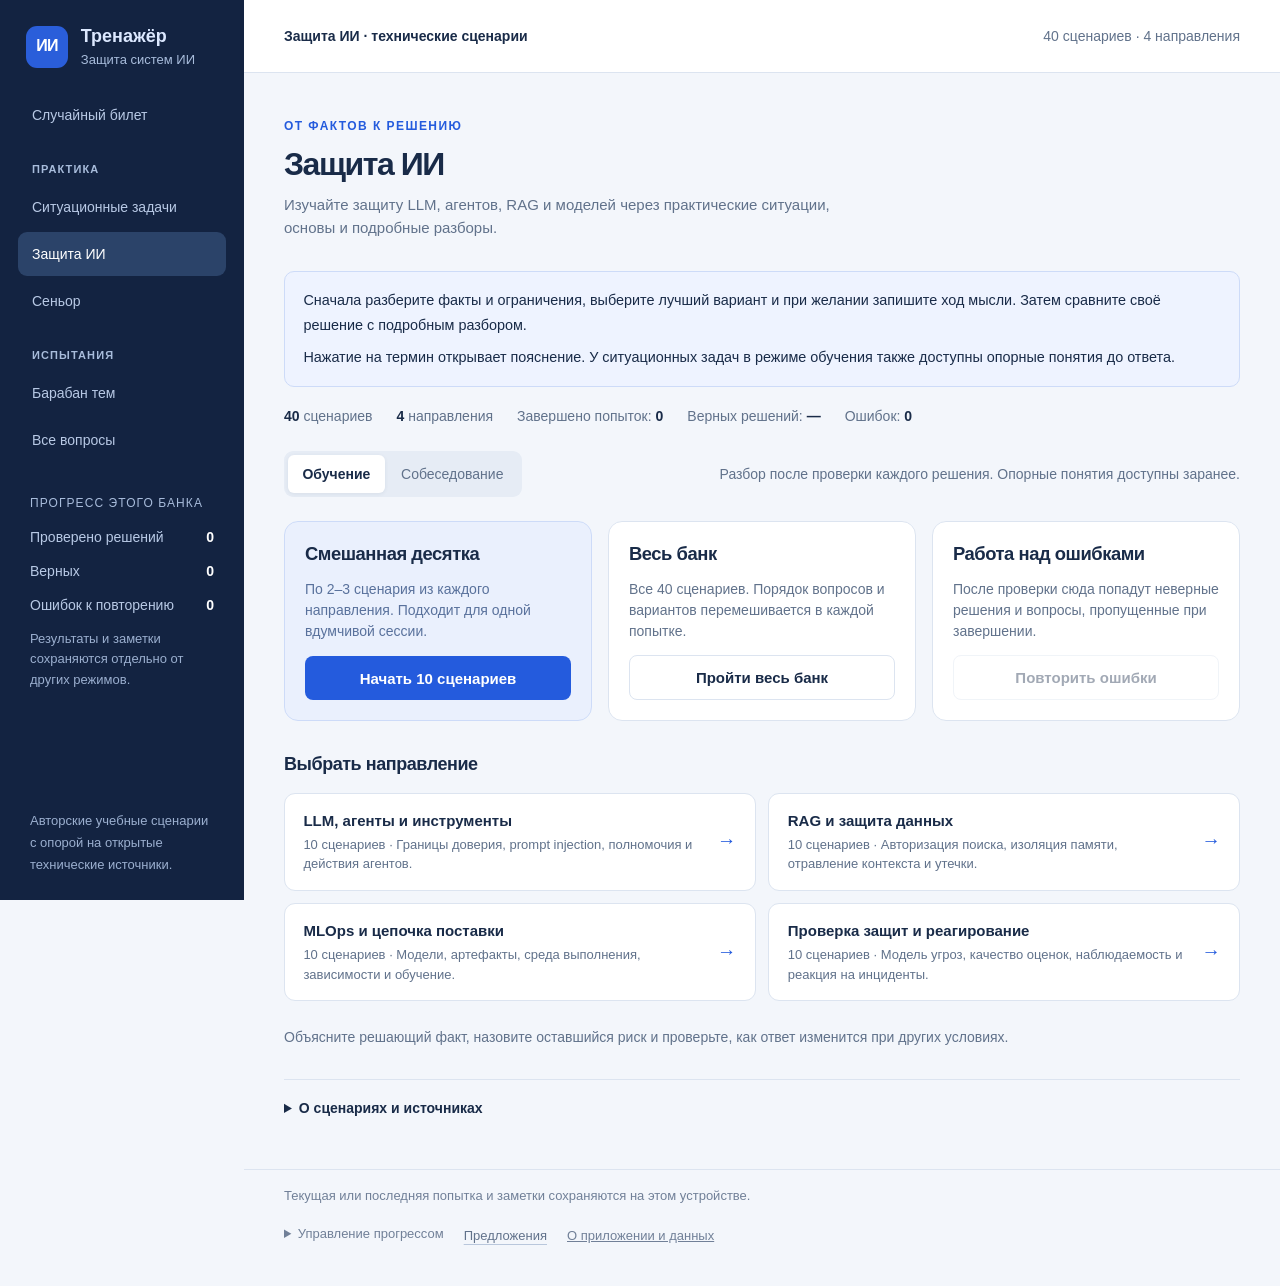
==== commit 78114ffd: "Simplify navigation and replace numbered tickets with random 20/50-question training" ====
--- a/ai-security.html
+++ b/ai-security.html
@@ -19,13 +19,7 @@
   <div class="app-shell">
     <aside class="sidebar" aria-label="Навигация">
       <a class="brand" href="./index.html"><span class="brand-mark" aria-hidden="true">ИИ</span><span>Тренажёр<span class="brand-sub">Защита систем ИИ</span></span></a>
-      <nav class="navigation" aria-label="Банки вопросов">
-        <a class="nav-item" href="./all-questions.html">Все вопросы</a>
-        <a class="nav-item" href="./index.html">Базовые билеты</a>
-        <a class="nav-item" href="./senior.html">Сеньор</a>
-        <a class="nav-item active" href="./ai-security.html" aria-current="page">Защита ИИ</a>
-        <a class="nav-item" href="./scenarios.html">Ситуационные задачи</a>
-      </nav>
+<details class="mode-menu" open><summary>Режимы <span>Защита ИИ</span></summary><div class="mode-menu-content"><nav class="navigation primary-navigation" aria-label="Базовая подготовка"><a class="nav-item" href="./index.html">Случайный билет</a></nav><nav class="navigation" aria-label="Практика"><span class="nav-group-label">Практика</span><a class="nav-item" href="./scenarios.html">Ситуационные задачи</a><a class="nav-item active" href="./ai-security.html" aria-current="page">Защита ИИ</a><a class="nav-item" href="./senior.html">Сеньор</a></nav><nav class="navigation" aria-label="Испытания"><span class="nav-group-label">Испытания</span><a class="nav-item" href="./topic-wheel.html">Барабан тем</a><a class="nav-item" href="./all-questions.html">Все вопросы</a></nav></div></details>
       <div class="session-stats">
         <span class="sidebar-label">Прогресс этого банка</span>
         <div class="stat-row"><span>Проверено решений</span><strong id="stat-total">0</strong></div>
@@ -38,7 +32,7 @@
     <div class="workspace">
       <header class="topbar"><span>Защита ИИ · технические сценарии</span><span class="dataset-info" id="dataset-info">Загружаем банк…</span></header>
       <main id="main" tabindex="-1"><div class="loading" role="status">Загружаем сценарии…</div></main>
-      <footer class="footer"><span id="storage-status" role="status">Прогресс сохраняется на этом устройстве.</span><button class="button ghost" id="reset-progress" disabled>Сбросить этот банк</button><button type="button" class="footer-feedback" data-question-feedback="suggestion">Предложения</button><a href="./privacy.html">О приложении и данных</a></footer>
+      <footer class="footer"><span id="storage-status" role="status">Прогресс сохраняется на этом устройстве.</span><details class="progress-settings"><summary>Управление прогрессом</summary><button class="button ghost" id="reset-progress" disabled>Сбросить этот банк</button></details><button type="button" class="footer-feedback" data-question-feedback="suggestion">Предложения</button><a href="./privacy.html">О приложении и данных</a></footer>
     </div>
   </div>
   <dialog id="term-dialog" class="term-dialog" aria-labelledby="term-title" aria-describedby="term-description">
@@ -51,5 +45,17 @@
     <div class="dialog-actions"><button class="button secondary" id="dialog-cancel" autofocus>Отмена</button><button class="button primary" id="dialog-ok">Подтвердить</button></div>
   </dialog>
   <div class="sr-only" id="announcement" aria-live="polite" aria-atomic="true"></div>
+  <script>
+    (() => {
+      const menu = document.querySelector('.mode-menu');
+      const mobile = matchMedia('(max-width: 800px)');
+      const syncMenu = () => { menu.open = !mobile.matches; };
+      syncMenu();
+      mobile.addEventListener('change', syncMenu);
+      menu.addEventListener('click', event => {
+        if (mobile.matches && event.target.closest('[data-page]')) menu.open = false;
+      });
+    })();
+  </script>
 </body>
 </html>
--- a/style.css
+++ b/style.css
@@ -17,3 +17,54 @@
 
 /* Clickable vocabulary and a shared, keyboard-accessible explanation dialog. */
 .term-trigger{position:relative;z-index:1;display:inline;padding:0;background:transparent;color:#204bab;font:inherit;letter-spacing:inherit;line-height:inherit;text-align:inherit;vertical-align:baseline;white-space:normal;overflow-wrap:anywhere;text-decoration:underline dotted;text-decoration-thickness:1px;text-underline-offset:.18em;cursor:help}.term-trigger:hover{background:#e8efff;text-decoration-style:solid}.term-trigger:focus-visible{border-radius:3px;outline-offset:2px}.option.correct .term-trigger,.option.wrong .term-trigger,.review-answer .term-trigger{color:inherit}.term-help-hint{color:var(--muted);font-size:.8125rem;line-height:1.5;margin:-.5rem 0 1rem}.term-dialog{padding:1.35rem;width:min(420px,calc(100% - 2rem));max-height:calc(100dvh - 2rem);overflow-y:auto}.term-dialog::backdrop{background:#13234155}.term-heading{display:flex;align-items:flex-start;justify-content:space-between;gap:1rem}.term-heading>div{min-width:0}.term-heading .eyebrow{font-size:.6875rem;margin-bottom:.25rem}.term-heading h2{font-size:1.25rem;line-height:1.4;overflow-wrap:anywhere;letter-spacing:0}.term-close{display:flex;align-items:center;justify-content:center;width:44px;height:44px;flex-shrink:0;margin:-.4rem -.4rem 0 0;border-radius:8px;background:#edf1f7;color:var(--ink)}.term-close:hover{background:#e0e8f6}.term-close svg{width:20px;height:20px}.term-dialog p{font-size:1rem;line-height:1.65;color:var(--ink);overflow-wrap:anywhere;white-space:pre-line}.term-example{margin-top:1rem;padding:.85rem 1rem;border-radius:9px;background:var(--blue-light)}.term-example strong{font-size:.8125rem;color:var(--muted)}.term-example p{margin-top:.3rem;font-size:.9375rem}
+
+/* Shared navigation and progressive disclosure across every question bank. */
+.sidebar{overflow-y:auto;padding-top:1.5rem;padding-bottom:1.5rem}
+.nav-item{text-decoration:none;min-height:44px}
+.mode-menu{margin-top:1.5rem;flex-shrink:0}
+.mode-menu>summary{display:none}
+.mode-menu .navigation{display:grid;margin-top:1.25rem;gap:.2rem}
+.mode-menu .primary-navigation{margin-top:0}
+.nav-group-label{font-size:.6875rem;font-weight:650;letter-spacing:.1em;text-transform:uppercase;color:#a8bcdb;padding:.25rem .875rem}
+.mode-menu .nav-item{padding:.65rem .875rem;font-size:.875rem}
+.session-stats{margin-top:1.75rem}.source-note{padding-top:1.5rem}
+.extra-practice{margin-top:1.5rem;border:1px solid var(--line);border-radius:var(--radius);background:#fff;padding:1rem 1.25rem}
+.extra-practice>summary{cursor:pointer;font-weight:650;min-height:44px;padding:.6rem 0}
+.extra-practice>summary span{font-size:.8125rem;color:var(--muted);font-weight:400;margin-left:.75rem}
+.extra-practice .tickets-grid{margin-top:1rem;grid-template-columns:repeat(2,minmax(0,1fr))}
+.ticket-card .button{margin-top:auto}.ticket-card p{margin-bottom:.35rem}
+.progress-settings{font-size:.8125rem}.progress-settings summary{cursor:pointer;min-height:44px;padding:.7rem 0}
+.progress-settings .button{color:var(--red);margin-top:.25rem}
+.footer{margin-top:1rem;border-top:1px solid var(--line);padding-top:1rem;justify-content:flex-start;gap:.5rem 1.25rem}
+.footer> #storage-status{flex-basis:100%}
+@media(min-width:801px){.mode-menu:not([open])>.mode-menu-content{display:block}.mode-menu::details-content{content-visibility:visible}}
+@media(max-width:800px){
+ .sidebar{position:relative;height:auto;display:block;padding:1rem 1.25rem;overflow:visible}
+ .sidebar .brand{display:flex}.brand-sub{display:none}
+ .mode-menu{margin-top:.75rem}
+ .mode-menu>summary{display:list-item;cursor:pointer;min-height:44px;padding:.65rem .8rem;border:1px solid #3b5070;border-radius:9px;color:#fff;font-weight:650}
+ .mode-menu>summary span{font-size:.8125rem;font-weight:400;color:#b8c9e5;margin-left:.65rem}
+ .mode-menu[open]>summary{margin-bottom:1rem}
+ .mode-menu .navigation{display:grid;grid-template-columns:repeat(2,minmax(0,1fr));margin-top:.75rem;gap:.35rem}
+ .mode-menu .primary-navigation{grid-template-columns:repeat(3,minmax(0,1fr));margin-top:0}
+ .mode-menu .nav-item{white-space:normal;min-width:0;font-size:.8125rem;padding:.65rem .5rem;justify-content:flex-start}
+ .nav-group-label{grid-column:1/-1;padding-left:.5rem}.nav-count{margin-left:auto}
+ .topbar{min-height:48px;height:auto;padding:.65rem 1.25rem;gap:.5rem;flex-wrap:wrap}
+ .question-grid .question-number{min-width:44px;min-height:44px}
+ .extra-practice{padding:.75rem 1rem}.extra-practice>summary span{display:block;margin-left:0}
+}
+@media(max-width:520px){
+ .tickets-grid{grid-template-columns:minmax(0,1fr)}
+ .extra-practice .tickets-grid{grid-template-columns:minmax(0,1fr)}
+ .question-actions{flex-wrap:wrap}.action-right{flex-wrap:wrap}
+ .section-heading{gap:.75rem;align-items:flex-start;flex-wrap:wrap}
+ .mode-menu .primary-navigation .nav-count{display:none}
+}
+
+.random-setup{padding:1.75rem;background:#fff;border:1px solid var(--line);border-radius:var(--radius);max-width:680px}
+.size-options{display:grid;grid-template-columns:1fr 1fr;gap:1rem;margin:1rem 0}
+.size-choice{padding:1.25rem;border:2px solid var(--line);border-radius:12px;background:#fff;color:var(--ink);text-align:left;min-height:110px}
+.size-choice strong{display:block;font-size:2rem;line-height:1.2}.size-choice span{display:block;font-size:.875rem;margin-top:.5rem;color:var(--muted)}
+.size-choice[aria-pressed=true]{border-color:var(--blue);background:var(--blue-light)}
+.random-setup>p{color:var(--muted);font-size:.875rem;margin-bottom:1.25rem}.random-setup>.button{width:100%}
+@media(max-width:520px){.random-setup{padding:1.1rem}.size-options{gap:.65rem}.size-choice{padding:1rem .75rem}.size-choice span{font-size:.8125rem}}
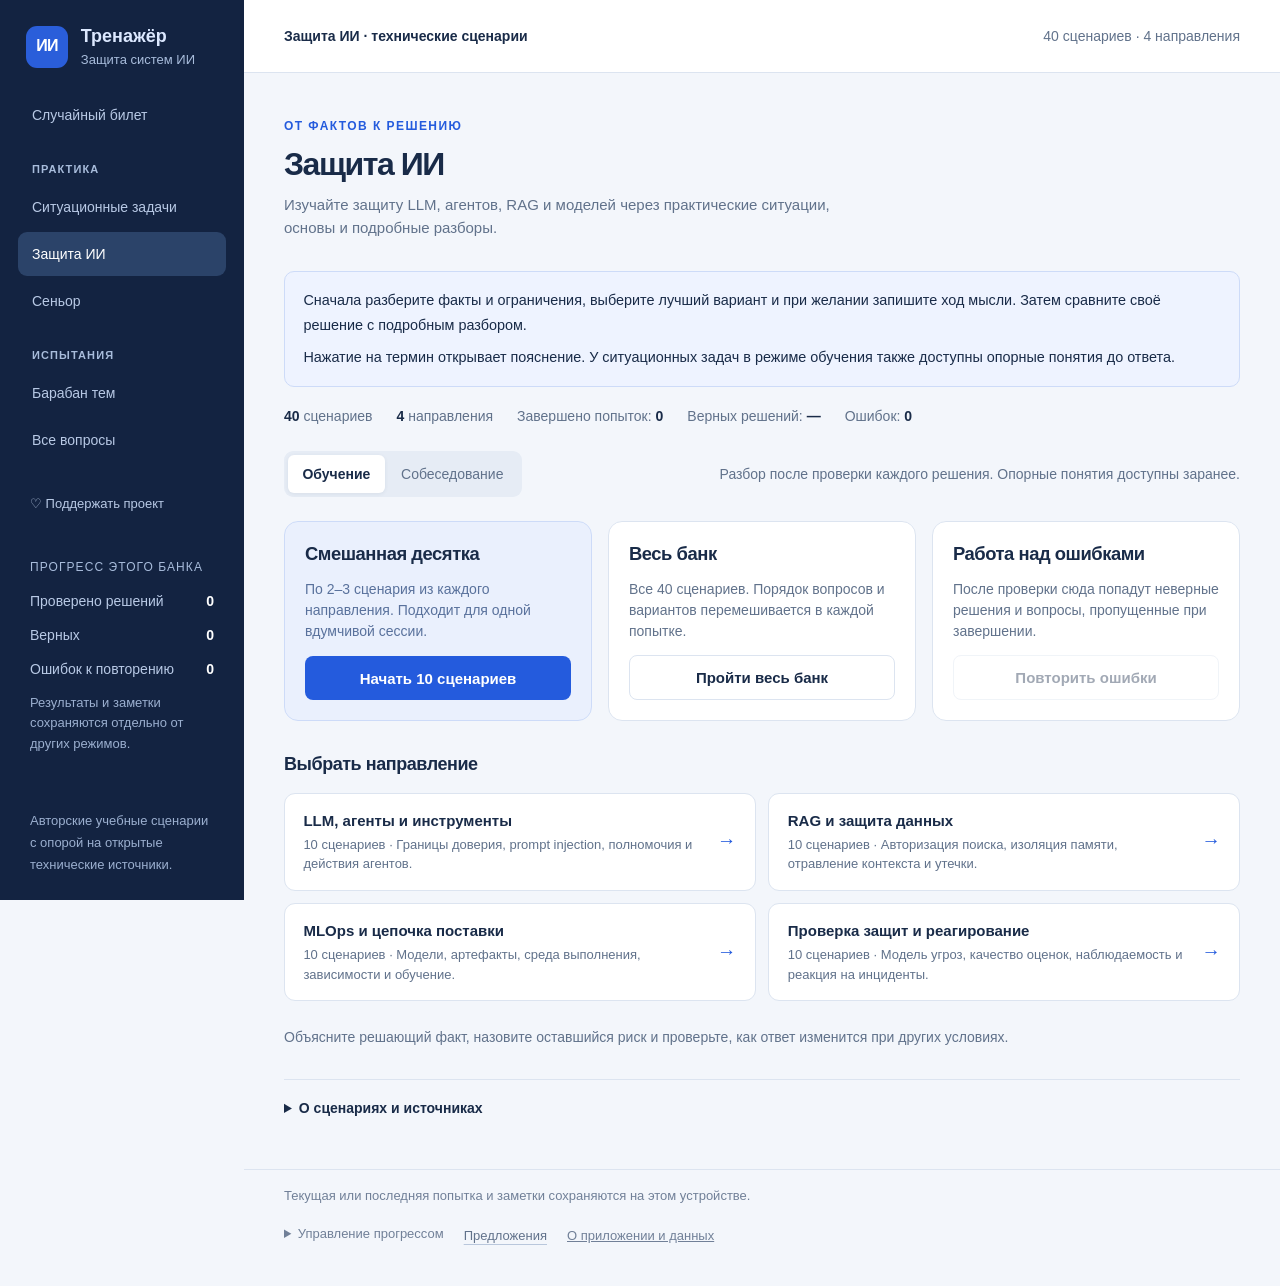
==== commit 86255dba: "Prepare optional support screen; keep checkout disabled pending RuStore setup" ====
--- a/ai-security.html
+++ b/ai-security.html
@@ -20,6 +20,7 @@
     <aside class="sidebar" aria-label="Навигация">
       <a class="brand" href="./index.html"><span class="brand-mark" aria-hidden="true">ИИ</span><span>Тренажёр<span class="brand-sub">Защита систем ИИ</span></span></a>
 <details class="mode-menu" open><summary>Режимы <span>Защита ИИ</span></summary><div class="mode-menu-content"><nav class="navigation primary-navigation" aria-label="Базовая подготовка"><a class="nav-item" href="./index.html">Случайный билет</a></nav><nav class="navigation" aria-label="Практика"><span class="nav-group-label">Практика</span><a class="nav-item" href="./scenarios.html">Ситуационные задачи</a><a class="nav-item active" href="./ai-security.html" aria-current="page">Защита ИИ</a><a class="nav-item" href="./senior.html">Сеньор</a></nav><nav class="navigation" aria-label="Испытания"><span class="nav-group-label">Испытания</span><a class="nav-item" href="./topic-wheel.html">Барабан тем</a><a class="nav-item" href="./all-questions.html">Все вопросы</a></nav></div></details>
+      <a class="support-link" href="./support.html">♡ Поддержать проект</a>
       <div class="session-stats">
         <span class="sidebar-label">Прогресс этого банка</span>
         <div class="stat-row"><span>Проверено решений</span><strong id="stat-total">0</strong></div>
--- a/style.css
+++ b/style.css
@@ -68,3 +68,6 @@
 .size-choice[aria-pressed=true]{border-color:var(--blue);background:var(--blue-light)}
 .random-setup>p{color:var(--muted);font-size:.875rem;margin-bottom:1.25rem}.random-setup>.button{width:100%}
 @media(max-width:520px){.random-setup{padding:1.1rem}.size-options{gap:.65rem}.size-choice{padding:1rem .75rem}.size-choice span{font-size:.8125rem}}
+
+.support-link{display:block;margin:1.25rem .75rem 0;color:#b8c9e5;font-size:.8125rem;text-decoration:none;min-height:44px;padding:.7rem 0}.support-link:hover{color:#fff;text-decoration:underline}
+.support-page{max-width:720px}.support-page>.button{margin-bottom:1rem}.support-page h1{font-size:1.7rem}.support-page .random-setup>p{margin-top:1rem}.support-amounts{border:0;padding:0;margin:1.25rem 0;display:flex;gap:.5rem;flex-wrap:wrap}.support-amounts legend{margin-bottom:.6rem;font-weight:600}.support-amounts [aria-pressed=true]{border-color:var(--blue);background:var(--blue-light);color:var(--blue)}#support-amount{display:block;width:100%;font:inherit;padding:.75rem;border:1px solid var(--line);border-radius:8px;margin:.5rem 0}#support-amount:focus-visible{outline:3px solid #5685f8;outline-offset:2px}#support-help,#support-error{font-size:.875rem;margin:.5rem 0 1rem}#support-error{color:var(--red)}#support-form>.button{width:100%}
--- a/case-trainer.css
+++ b/case-trainer.css
@@ -21,7 +21,7 @@
 .case-prompt{white-space:pre-line;overflow-wrap:anywhere;font-size:1.025rem;line-height:1.8}
 .case-context{display:grid;gap:1rem;margin:1.2rem 0}
 .case-context section{padding:.9rem 1rem;background:#f6f8fc;border-left:3px solid #b8cbed;border-radius:0 8px 8px 0;min-width:0}
-.case-context h3,.case-foundations h3,.case-notes label{font-size:.9375rem;font-weight:700}
+.case-context h3,.case-foundations h3{font-size:.9375rem;font-weight:700}
 .case-context ul,.case-review ul,.case-review ol{margin:.5rem 0 0;padding-left:1.3rem}
 .case-context li,.case-review li{margin:.45rem 0;white-space:pre-line;overflow-wrap:anywhere}
 .case-context li{font-size:.9375rem}
@@ -46,11 +46,6 @@
 .case-option-copy strong{display:inline-block;margin-right:.4rem;font-size:.875rem}
 .case-option-status{display:block;font-size:.8125rem;font-weight:650;margin-top:.35rem;color:var(--green)}
 .case-option.bad .case-option-status{color:var(--red)}
-.case-notes{margin:1.3rem 0 0}
-.case-notes label{display:block}
-.case-notes p{font-size:.8125rem;color:var(--muted);margin:.35rem 0 .65rem;line-height:1.65}
-.case-notes textarea{display:block;width:100%;min-height:136px;max-height:65vh;resize:vertical;padding:.85rem;border:1px solid #b8c7db;border-radius:8px;font:inherit;font-size:.9375rem;line-height:1.7;background:#fff;color:var(--ink)}
-.case-notes textarea:focus-visible{outline:3px solid #5685f8;outline-offset:3px}
 .case-feedback{margin-top:1.5rem;padding-top:1.3rem;border-top:2px solid var(--line);outline:none}
 .case-feedback>h2{font-size:1.125rem;margin-bottom:.5rem;color:var(--green)}
 .case-feedback.is-error>h2{color:var(--red)}
@@ -90,6 +85,10 @@
 .case-actions .action-right{margin-left:auto}
 @media(max-width:1150px){.case-layout{grid-template-columns:minmax(0,1fr) 140px;gap:1rem}.case-choice-grid{grid-template-columns:repeat(2,minmax(0,1fr))}.case-choice-grid>.ticket-card:last-child{grid-column:1/-1}.case-map .question-grid{grid-template-columns:repeat(2,minmax(0,1fr))}}
 @media(max-width:800px){.navigation{flex-wrap:wrap}.nav-item{min-height:44px;min-width:110px}.case-layout{display:flex;flex-direction:column}.case-layout>.question-panel{width:100%}.case-layout .quiz-map{position:static;order:0;width:100%;display:block}.case-map .question-grid{display:grid;grid-template-columns:repeat(auto-fill,minmax(40px,1fr))}.case-map .question-number{width:100%;height:44px}.case-map .quiz-map-title,.case-map .quiz-progress{display:block}.case-map .button{width:auto;padding:.7rem 1rem}.case-title{font-size:1.35rem}.topbar{height:auto;min-height:51px;gap:.5rem;flex-wrap:wrap;padding-top:.65rem;padding-bottom:.65rem}.case-review-list>details>summary{padding:.9rem 1rem}.case-review-list .review-body{padding:0 1rem 1.1rem}}
-@media(max-width:520px){.case-choice-grid{grid-template-columns:minmax(0,1fr)}.case-choice-grid>.ticket-card:last-child{grid-column:auto}.case-title{font-size:1.25rem}.case-prompt{font-size:.975rem}.case-option{padding:.8rem;gap:.6rem;font-size:.9375rem}.case-context section{padding:.8rem}.case-context li{font-size:.875rem}.case-actions>.button,.case-actions .action-right>.button{flex:1}.case-actions .action-right{width:100%;justify-content:stretch}.case-summary{gap:.5rem 1rem}.case-mode-help{font-size:.8125rem}.case-mode-switch button{white-space:normal}.case-review{font-size:.9rem}.case-notes textarea{min-height:150px}.case-review-state{display:block}.case-source-list{padding-left:1.1rem!important}}
+@media(max-width:520px){.case-choice-grid{grid-template-columns:minmax(0,1fr)}.case-choice-grid>.ticket-card:last-child{grid-column:auto}.case-title{font-size:1.25rem}.case-prompt{font-size:.975rem}.case-option{padding:.8rem;gap:.6rem;font-size:.9375rem}.case-context section{padding:.8rem}.case-context li{font-size:.875rem}.case-actions>.button,.case-actions .action-right>.button{flex:1}.case-actions .action-right{width:100%;justify-content:stretch}.case-summary{gap:.5rem 1rem}.case-mode-help{font-size:.8125rem}.case-mode-switch button{white-space:normal}.case-review{font-size:.9rem}.case-review-state{display:block}.case-source-list{padding-left:1.1rem!important}}
 
 .case-option-pick{position:absolute;inset:0;z-index:0;border-radius:inherit;cursor:inherit}.case-option-copy .term-trigger{pointer-events:auto}.case-term-hint{margin:1rem 0 -.5rem}
+
+/* Keep the primary topic action above the secondary stop action at every width. */
+.case-actions-stacked{flex-direction:column;align-items:stretch;flex-wrap:nowrap}
+.case-actions-stacked>.button{width:100%;flex:none;min-height:44px}
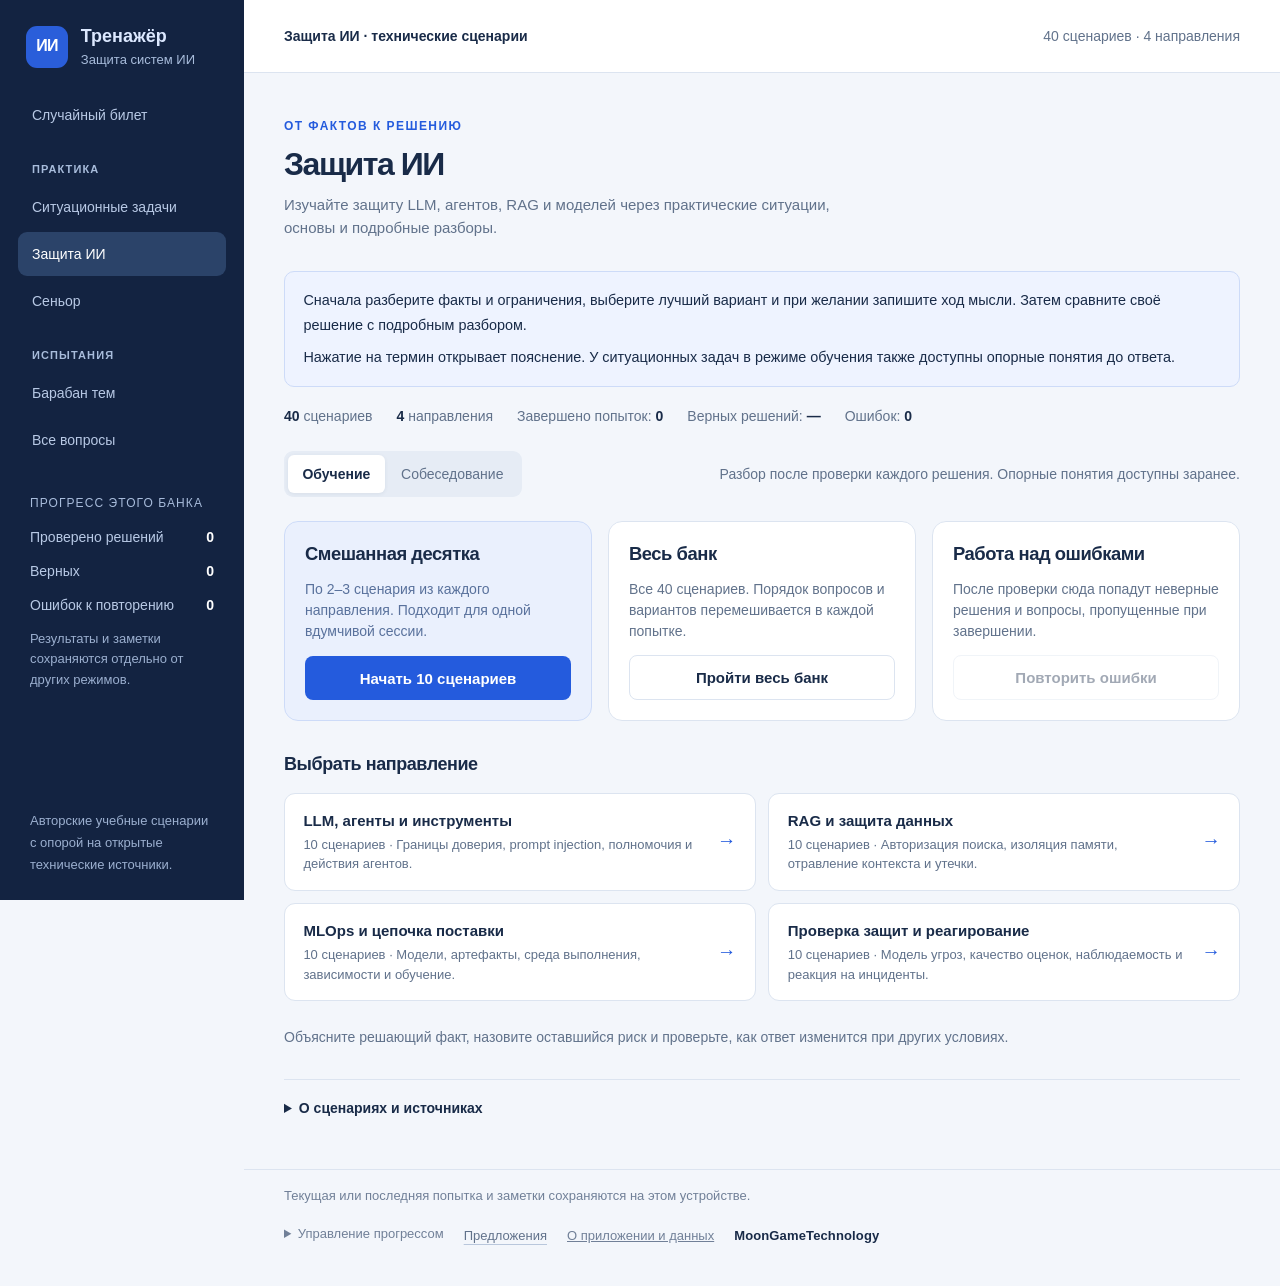
==== commit fa10de6a: "Add MoonGameTechnology to site footer" ====
--- a/ai-security.html
+++ b/ai-security.html
@@ -20,7 +20,6 @@
     <aside class="sidebar" aria-label="Навигация">
       <a class="brand" href="./index.html"><span class="brand-mark" aria-hidden="true">ИИ</span><span>Тренажёр<span class="brand-sub">Защита систем ИИ</span></span></a>
 <details class="mode-menu" open><summary>Режимы <span>Защита ИИ</span></summary><div class="mode-menu-content"><nav class="navigation primary-navigation" aria-label="Базовая подготовка"><a class="nav-item" href="./index.html">Случайный билет</a></nav><nav class="navigation" aria-label="Практика"><span class="nav-group-label">Практика</span><a class="nav-item" href="./scenarios.html">Ситуационные задачи</a><a class="nav-item active" href="./ai-security.html" aria-current="page">Защита ИИ</a><a class="nav-item" href="./senior.html">Сеньор</a></nav><nav class="navigation" aria-label="Испытания"><span class="nav-group-label">Испытания</span><a class="nav-item" href="./topic-wheel.html">Барабан тем</a><a class="nav-item" href="./all-questions.html">Все вопросы</a></nav></div></details>
-      <a class="support-link" href="./support.html">♡ Поддержать проект</a>
       <div class="session-stats">
         <span class="sidebar-label">Прогресс этого банка</span>
         <div class="stat-row"><span>Проверено решений</span><strong id="stat-total">0</strong></div>
@@ -33,7 +32,7 @@
     <div class="workspace">
       <header class="topbar"><span>Защита ИИ · технические сценарии</span><span class="dataset-info" id="dataset-info">Загружаем банк…</span></header>
       <main id="main" tabindex="-1"><div class="loading" role="status">Загружаем сценарии…</div></main>
-      <footer class="footer"><span id="storage-status" role="status">Прогресс сохраняется на этом устройстве.</span><details class="progress-settings"><summary>Управление прогрессом</summary><button class="button ghost" id="reset-progress" disabled>Сбросить этот банк</button></details><button type="button" class="footer-feedback" data-question-feedback="suggestion">Предложения</button><a href="./privacy.html">О приложении и данных</a></footer>
+      <footer class="footer"><span id="storage-status" role="status">Прогресс сохраняется на этом устройстве.</span><details class="progress-settings"><summary>Управление прогрессом</summary><button class="button ghost" id="reset-progress" disabled>Сбросить этот банк</button></details><button type="button" class="footer-feedback" data-question-feedback="suggestion">Предложения</button><a href="./privacy.html">О приложении и данных</a><span class="footer-brand">MoonGameTechnology</span></footer>
     </div>
   </div>
   <dialog id="term-dialog" class="term-dialog" aria-labelledby="term-title" aria-describedby="term-description">
--- a/style.css
+++ b/style.css
@@ -37,6 +37,7 @@
 .progress-settings .button{color:var(--red);margin-top:.25rem}
 .footer{margin-top:1rem;border-top:1px solid var(--line);padding-top:1rem;justify-content:flex-start;gap:.5rem 1.25rem}
 .footer> #storage-status{flex-basis:100%}
+.footer-brand{font-weight:700;color:var(--ink);letter-spacing:.01em}
 @media(min-width:801px){.mode-menu:not([open])>.mode-menu-content{display:block}.mode-menu::details-content{content-visibility:visible}}
 @media(max-width:800px){
  .sidebar{position:relative;height:auto;display:block;padding:1rem 1.25rem;overflow:visible}
@@ -68,6 +69,3 @@
 .size-choice[aria-pressed=true]{border-color:var(--blue);background:var(--blue-light)}
 .random-setup>p{color:var(--muted);font-size:.875rem;margin-bottom:1.25rem}.random-setup>.button{width:100%}
 @media(max-width:520px){.random-setup{padding:1.1rem}.size-options{gap:.65rem}.size-choice{padding:1rem .75rem}.size-choice span{font-size:.8125rem}}
-
-.support-link{display:block;margin:1.25rem .75rem 0;color:#b8c9e5;font-size:.8125rem;text-decoration:none;min-height:44px;padding:.7rem 0}.support-link:hover{color:#fff;text-decoration:underline}
-.support-page{max-width:720px}.support-page>.button{margin-bottom:1rem}.support-page h1{font-size:1.7rem}.support-page .random-setup>p{margin-top:1rem}.support-amounts{border:0;padding:0;margin:1.25rem 0;display:flex;gap:.5rem;flex-wrap:wrap}.support-amounts legend{margin-bottom:.6rem;font-weight:600}.support-amounts [aria-pressed=true]{border-color:var(--blue);background:var(--blue-light);color:var(--blue)}#support-amount{display:block;width:100%;font:inherit;padding:.75rem;border:1px solid var(--line);border-radius:8px;margin:.5rem 0}#support-amount:focus-visible{outline:3px solid #5685f8;outline-offset:2px}#support-help,#support-error{font-size:.875rem;margin:.5rem 0 1rem}#support-error{color:var(--red)}#support-form>.button{width:100%}
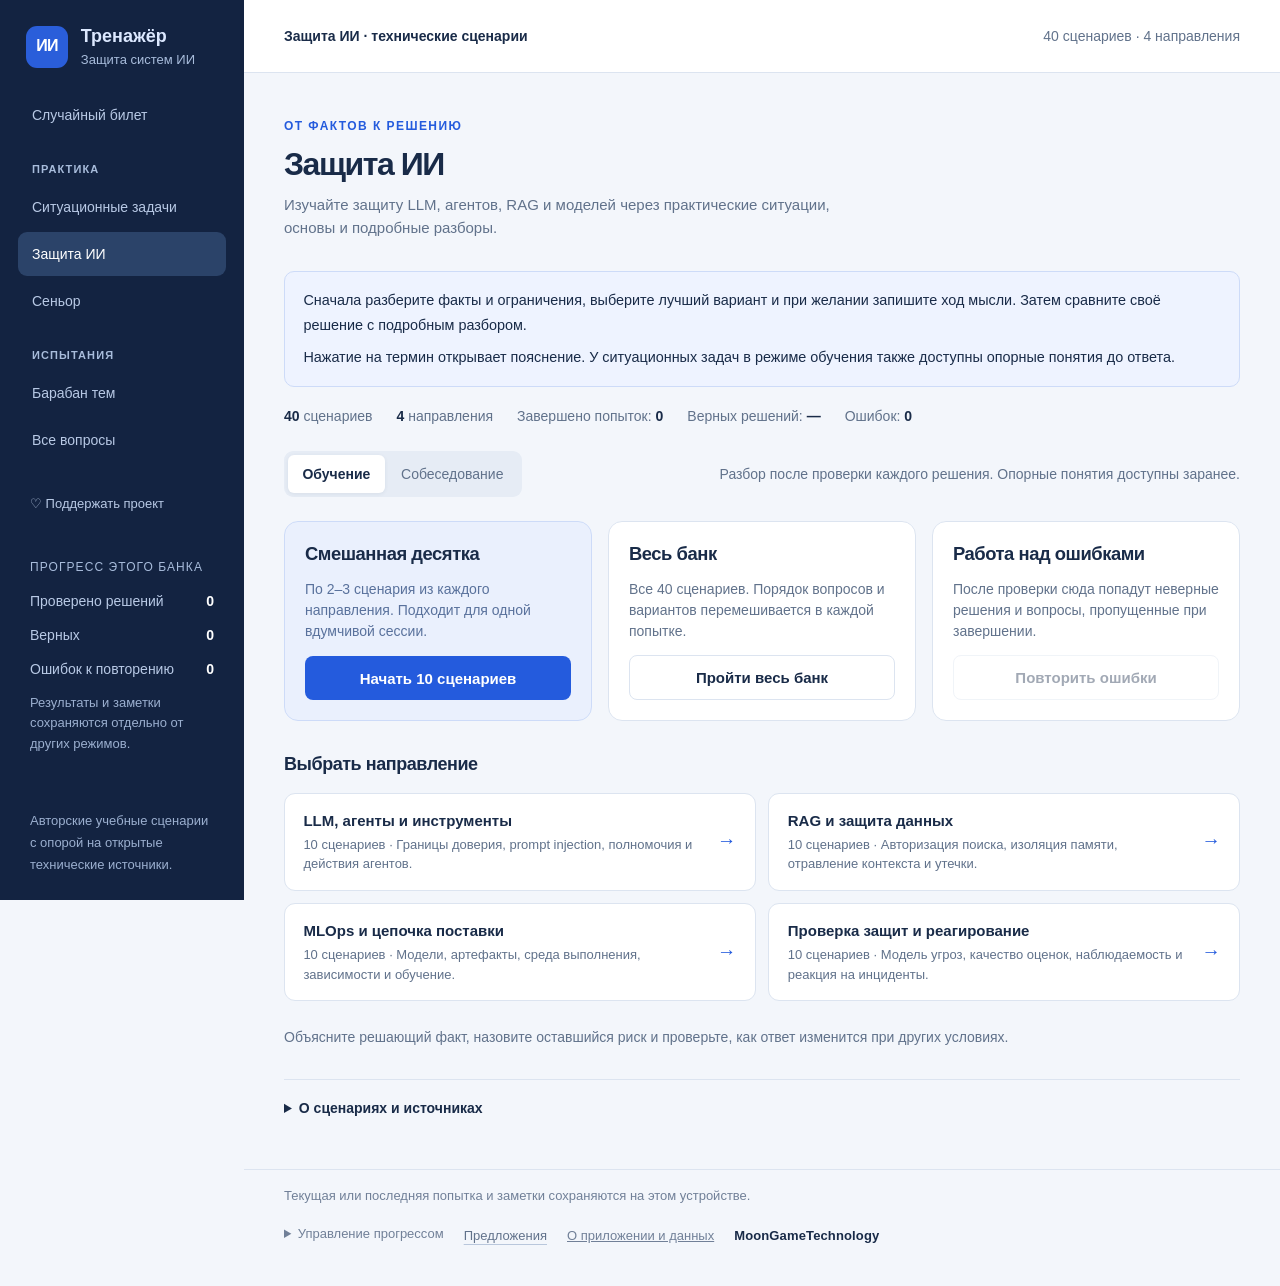
==== commit 5d130fab: "Prepare optional support screen; keep checkout disabled pending RuStore setup (#15)" ====
--- a/ai-security.html
+++ b/ai-security.html
@@ -20,6 +20,7 @@
     <aside class="sidebar" aria-label="Навигация">
       <a class="brand" href="./index.html"><span class="brand-mark" aria-hidden="true">ИИ</span><span>Тренажёр<span class="brand-sub">Защита систем ИИ</span></span></a>
 <details class="mode-menu" open><summary>Режимы <span>Защита ИИ</span></summary><div class="mode-menu-content"><nav class="navigation primary-navigation" aria-label="Базовая подготовка"><a class="nav-item" href="./index.html">Случайный билет</a></nav><nav class="navigation" aria-label="Практика"><span class="nav-group-label">Практика</span><a class="nav-item" href="./scenarios.html">Ситуационные задачи</a><a class="nav-item active" href="./ai-security.html" aria-current="page">Защита ИИ</a><a class="nav-item" href="./senior.html">Сеньор</a></nav><nav class="navigation" aria-label="Испытания"><span class="nav-group-label">Испытания</span><a class="nav-item" href="./topic-wheel.html">Барабан тем</a><a class="nav-item" href="./all-questions.html">Все вопросы</a></nav></div></details>
+      <a class="support-link" href="./support.html">♡ Поддержать проект</a>
       <div class="session-stats">
         <span class="sidebar-label">Прогресс этого банка</span>
         <div class="stat-row"><span>Проверено решений</span><strong id="stat-total">0</strong></div>
--- a/style.css
+++ b/style.css
@@ -69,3 +69,6 @@
 .size-choice[aria-pressed=true]{border-color:var(--blue);background:var(--blue-light)}
 .random-setup>p{color:var(--muted);font-size:.875rem;margin-bottom:1.25rem}.random-setup>.button{width:100%}
 @media(max-width:520px){.random-setup{padding:1.1rem}.size-options{gap:.65rem}.size-choice{padding:1rem .75rem}.size-choice span{font-size:.8125rem}}
+
+.support-link{display:block;margin:1.25rem .75rem 0;color:#b8c9e5;font-size:.8125rem;text-decoration:none;min-height:44px;padding:.7rem 0}.support-link:hover{color:#fff;text-decoration:underline}
+.support-page{max-width:720px}.support-page>.button{margin-bottom:1rem}.support-page h1{font-size:1.7rem}.support-page .random-setup>p{margin-top:1rem}.support-amounts{border:0;padding:0;margin:1.25rem 0;display:flex;gap:.5rem;flex-wrap:wrap}.support-amounts legend{margin-bottom:.6rem;font-weight:600}.support-amounts [aria-pressed=true]{border-color:var(--blue);background:var(--blue-light);color:var(--blue)}#support-amount{display:block;width:100%;font:inherit;padding:.75rem;border:1px solid var(--line);border-radius:8px;margin:.5rem 0}#support-amount:focus-visible{outline:3px solid #5685f8;outline-offset:2px}#support-help,#support-error{font-size:.875rem;margin:.5rem 0 1rem}#support-error{color:var(--red)}#support-form>.button{width:100%}
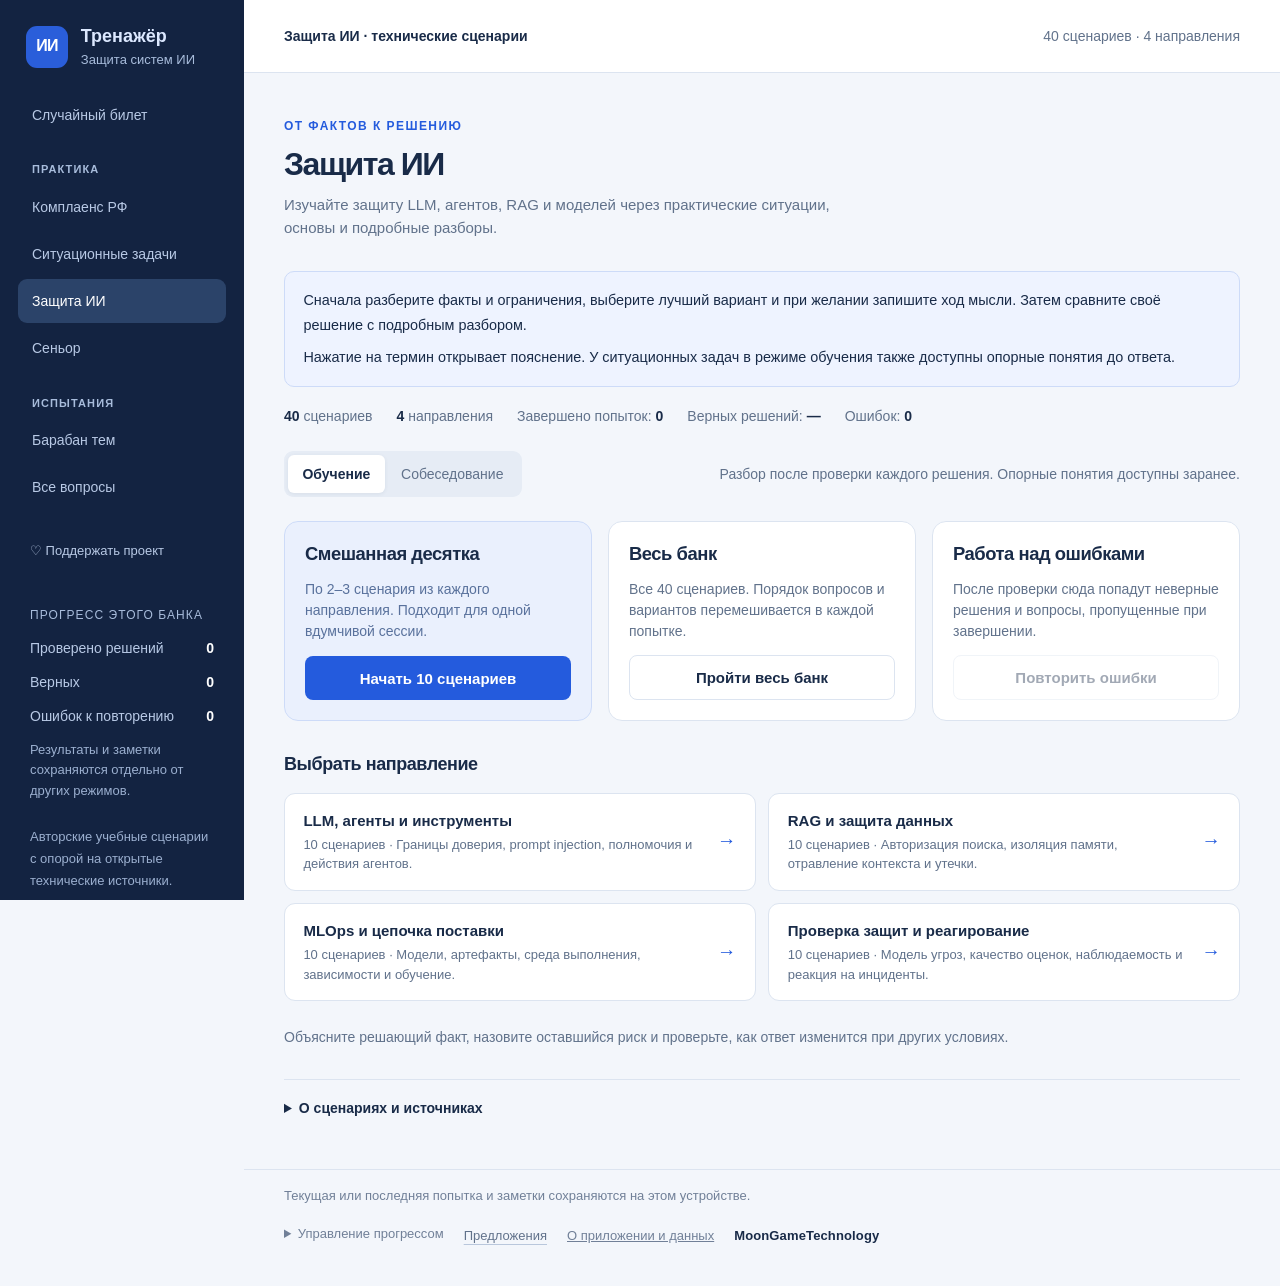
==== commit b0c01e80: "Give compliance its own trainer with 15 topics and 60 new sourced questions" ====
--- a/ai-security.html
+++ b/ai-security.html
@@ -19,7 +19,7 @@
   <div class="app-shell">
     <aside class="sidebar" aria-label="Навигация">
       <a class="brand" href="./index.html"><span class="brand-mark" aria-hidden="true">ИИ</span><span>Тренажёр<span class="brand-sub">Защита систем ИИ</span></span></a>
-<details class="mode-menu" open><summary>Режимы <span>Защита ИИ</span></summary><div class="mode-menu-content"><nav class="navigation primary-navigation" aria-label="Базовая подготовка"><a class="nav-item" href="./index.html">Случайный билет</a></nav><nav class="navigation" aria-label="Практика"><span class="nav-group-label">Практика</span><a class="nav-item" href="./scenarios.html">Ситуационные задачи</a><a class="nav-item active" href="./ai-security.html" aria-current="page">Защита ИИ</a><a class="nav-item" href="./senior.html">Сеньор</a></nav><nav class="navigation" aria-label="Испытания"><span class="nav-group-label">Испытания</span><a class="nav-item" href="./topic-wheel.html">Барабан тем</a><a class="nav-item" href="./all-questions.html">Все вопросы</a></nav></div></details>
+<details class="mode-menu" open><summary>Режимы <span>Защита ИИ</span></summary><div class="mode-menu-content"><nav class="navigation primary-navigation" aria-label="Базовая подготовка"><a class="nav-item" href="./index.html">Случайный билет</a></nav><nav class="navigation" aria-label="Практика"><span class="nav-group-label">Практика</span><a class="nav-item" href="./compliance.html">Комплаенс РФ</a><a class="nav-item" href="./scenarios.html">Ситуационные задачи</a><a class="nav-item active" href="./ai-security.html" aria-current="page">Защита ИИ</a><a class="nav-item" href="./senior.html">Сеньор</a></nav><nav class="navigation" aria-label="Испытания"><span class="nav-group-label">Испытания</span><a class="nav-item" href="./topic-wheel.html">Барабан тем</a><a class="nav-item" href="./all-questions.html">Все вопросы</a></nav></div></details>
       <a class="support-link" href="./support.html">♡ Поддержать проект</a>
       <div class="session-stats">
         <span class="sidebar-label">Прогресс этого банка</span>
--- a/style.css
+++ b/style.css
@@ -16,7 +16,7 @@
 @media(prefers-reduced-motion:reduce){*{transition:none!important;scroll-behavior:auto!important}}
 
 /* Clickable vocabulary and a shared, keyboard-accessible explanation dialog. */
-.term-trigger{position:relative;z-index:1;display:inline;padding:0;background:transparent;color:#204bab;font:inherit;letter-spacing:inherit;line-height:inherit;text-align:inherit;vertical-align:baseline;white-space:normal;overflow-wrap:anywhere;text-decoration:underline dotted;text-decoration-thickness:1px;text-underline-offset:.18em;cursor:help}.term-trigger:hover{background:#e8efff;text-decoration-style:solid}.term-trigger:focus-visible{border-radius:3px;outline-offset:2px}.option.correct .term-trigger,.option.wrong .term-trigger,.review-answer .term-trigger{color:inherit}.term-help-hint{color:var(--muted);font-size:.8125rem;line-height:1.5;margin:-.5rem 0 1rem}.term-dialog{padding:1.35rem;width:min(420px,calc(100% - 2rem));max-height:calc(100dvh - 2rem);overflow-y:auto}.term-dialog::backdrop{background:#13234155}.term-heading{display:flex;align-items:flex-start;justify-content:space-between;gap:1rem}.term-heading>div{min-width:0}.term-heading .eyebrow{font-size:.6875rem;margin-bottom:.25rem}.term-heading h2{font-size:1.25rem;line-height:1.4;overflow-wrap:anywhere;letter-spacing:0}.term-close{display:flex;align-items:center;justify-content:center;width:44px;height:44px;flex-shrink:0;margin:-.4rem -.4rem 0 0;border-radius:8px;background:#edf1f7;color:var(--ink)}.term-close:hover{background:#e0e8f6}.term-close svg{width:20px;height:20px}.term-dialog p{font-size:1rem;line-height:1.65;color:var(--ink);overflow-wrap:anywhere;white-space:pre-line}.term-example{margin-top:1rem;padding:.85rem 1rem;border-radius:9px;background:var(--blue-light)}.term-example strong{font-size:.8125rem;color:var(--muted)}.term-example p{margin-top:.3rem;font-size:.9375rem}
+.term-trigger{position:relative;z-index:1;display:inline;padding:0;background:transparent;color:var(--blue);font:inherit;letter-spacing:inherit;line-height:inherit;text-align:inherit;vertical-align:baseline;white-space:normal;overflow-wrap:anywhere;text-decoration:underline dotted;text-decoration-thickness:1px;text-underline-offset:.18em;cursor:help}.term-trigger:hover{background:#e8efff;text-decoration-style:solid}.term-trigger:focus-visible{border-radius:3px;outline-offset:2px}.term-help-hint{color:var(--muted);font-size:.8125rem;line-height:1.5;margin:-.5rem 0 1rem}.term-dialog{padding:1.35rem;width:min(420px,calc(100% - 2rem));max-height:calc(100dvh - 2rem);overflow-y:auto}.term-dialog::backdrop{background:#13234155}.term-heading{display:flex;align-items:flex-start;justify-content:space-between;gap:1rem}.term-heading>div{min-width:0}.term-heading .eyebrow{font-size:.6875rem;margin-bottom:.25rem}.term-heading h2{font-size:1.25rem;line-height:1.4;overflow-wrap:anywhere;letter-spacing:0}.term-close{display:flex;align-items:center;justify-content:center;width:44px;height:44px;flex-shrink:0;margin:-.4rem -.4rem 0 0;border-radius:8px;background:#edf1f7;color:var(--ink)}.term-close:hover{background:#e0e8f6}.term-close svg{width:20px;height:20px}.term-dialog p{font-size:1rem;line-height:1.65;color:var(--ink);overflow-wrap:anywhere;white-space:pre-line}.term-example{margin-top:1rem;padding:.85rem 1rem;border-radius:9px;background:var(--blue-light)}.term-example strong{font-size:.8125rem;color:var(--muted)}.term-example p{margin-top:.3rem;font-size:.9375rem}
 
 /* Shared navigation and progressive disclosure across every question bank. */
 .sidebar{overflow-y:auto;padding-top:1.5rem;padding-bottom:1.5rem}
